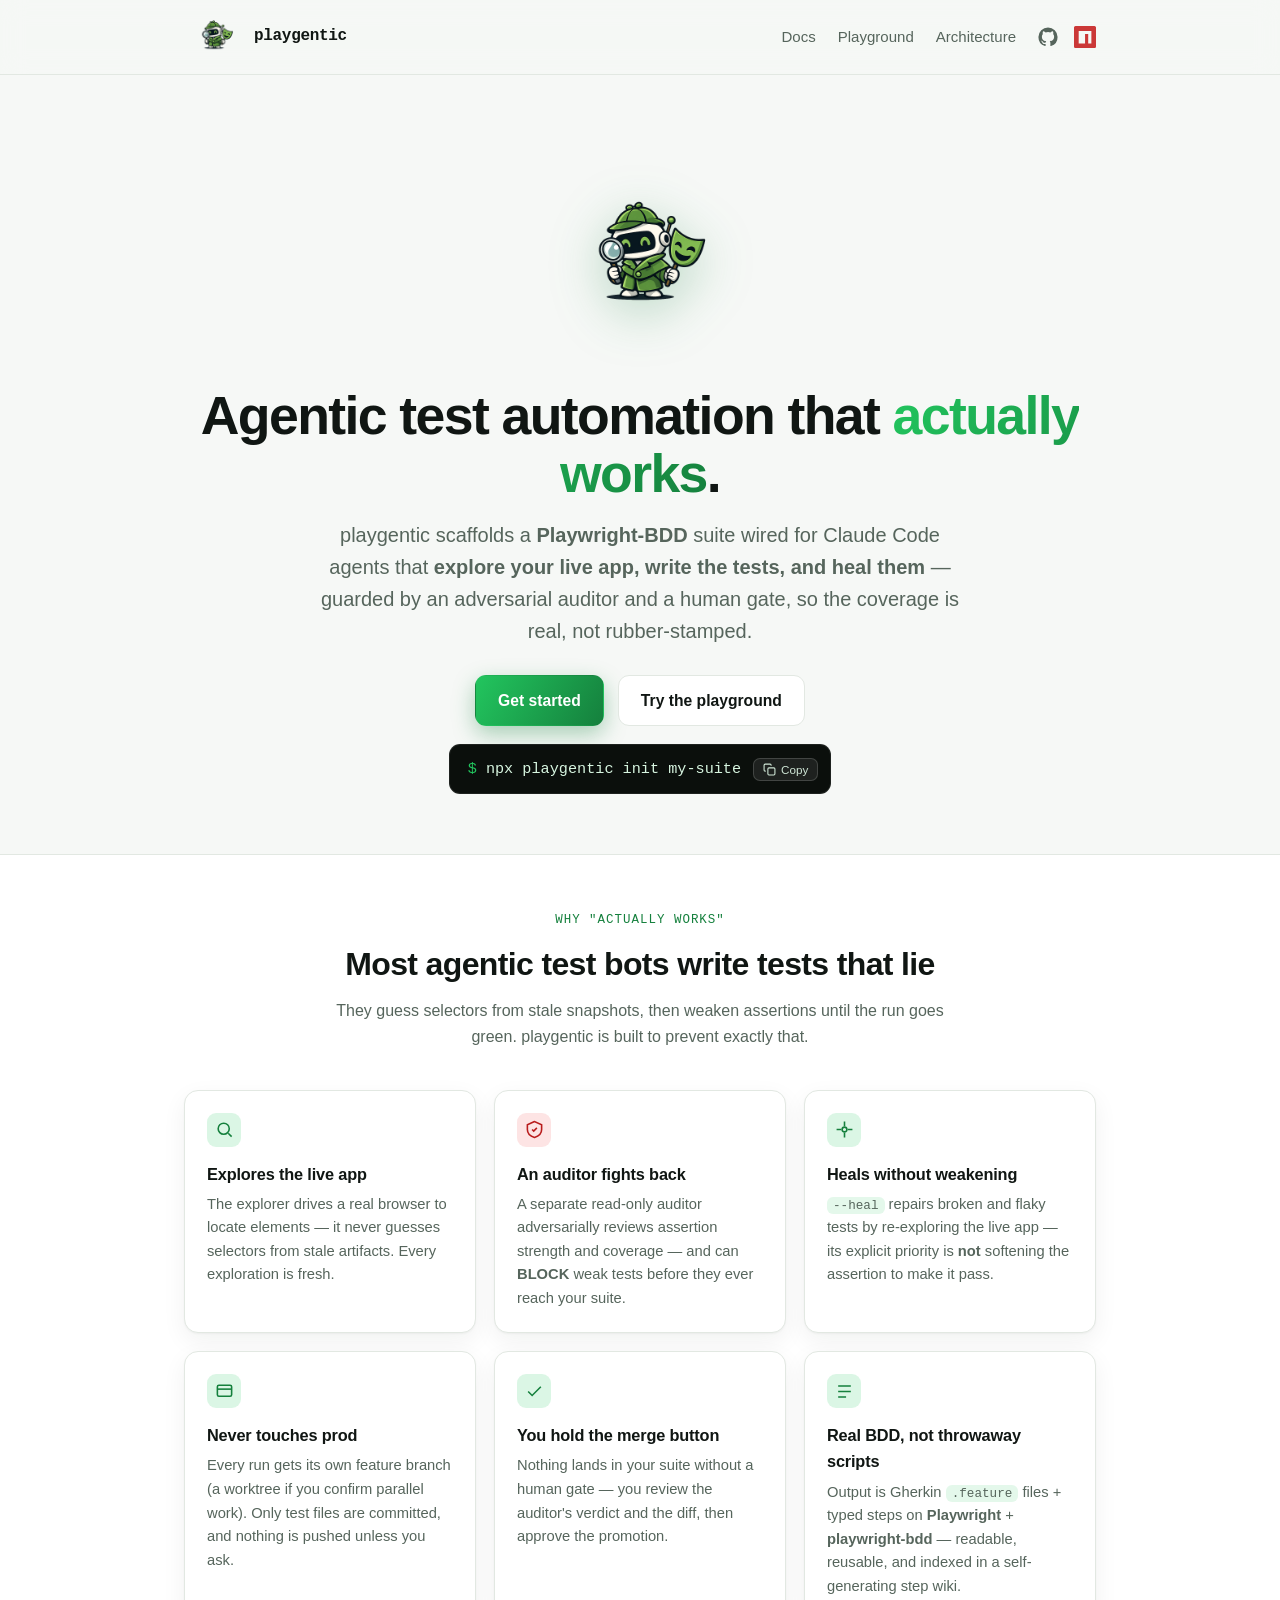
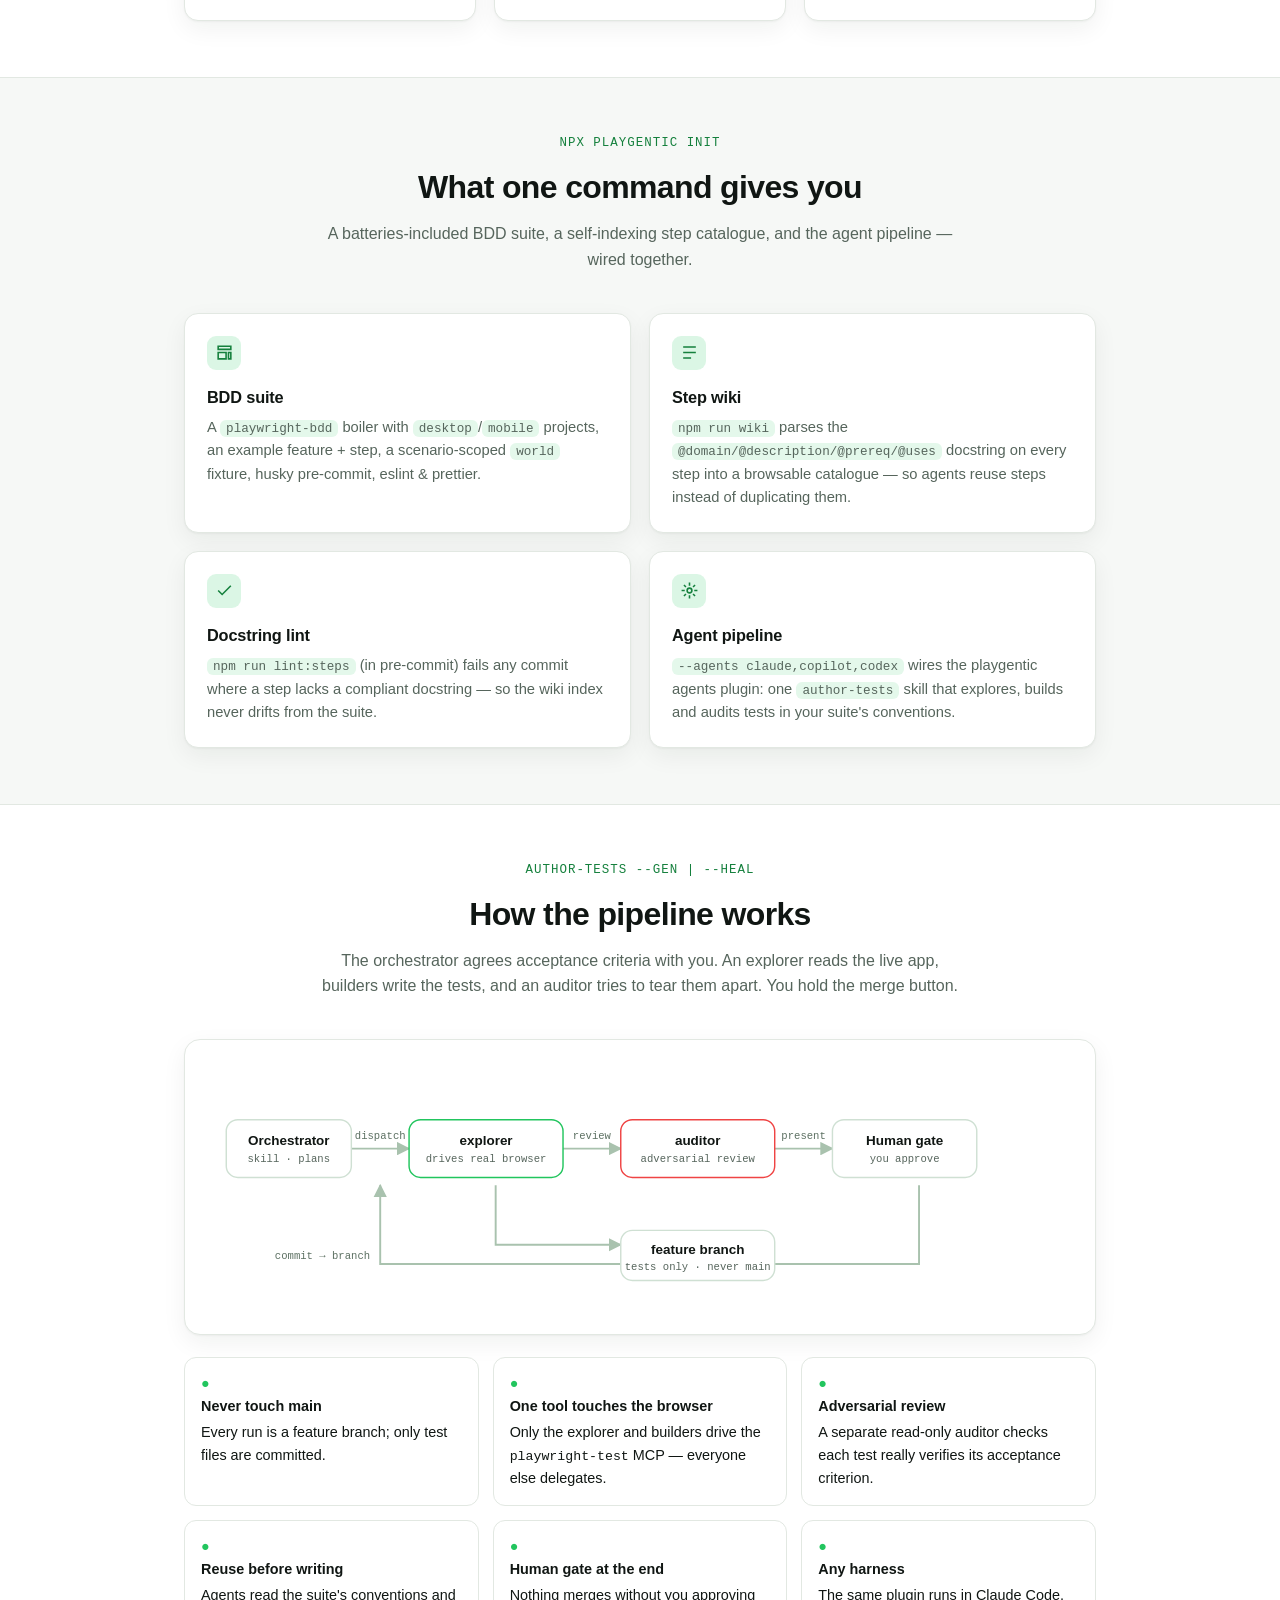
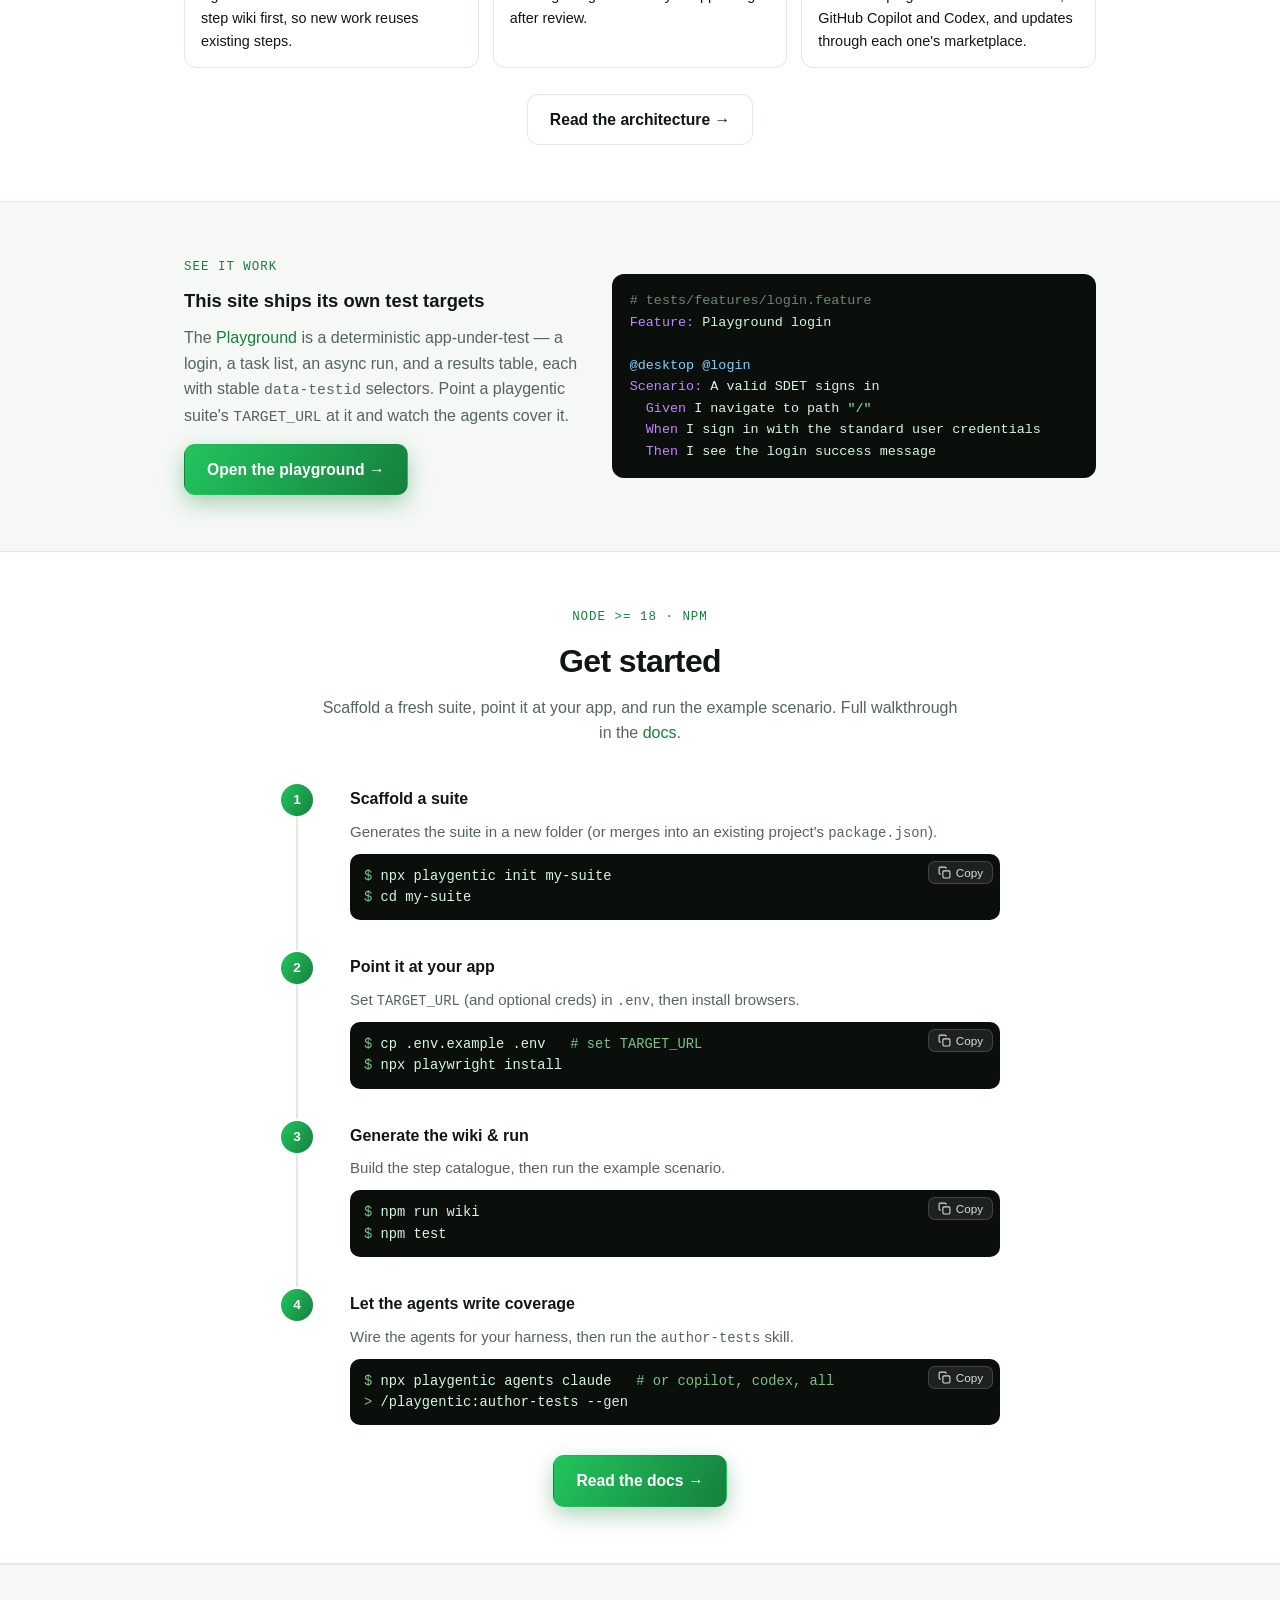
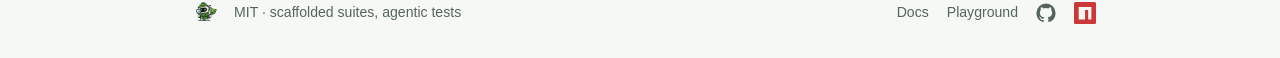
==== index.html @ 4e8ddd74 "docs: initial site, moved out of the playgentic scaffold repo Landing page, docs pages and the playg" ====
<!doctype html>
<html lang="en">
  <head>
    <meta charset="utf-8" />
    <meta name="viewport" content="width=device-width, initial-scale=1" />
    <title>playgentic — agentic test automation that actually works</title>
    <meta
      name="description"
      content="playgentic scaffolds a Playwright-BDD suite wired for Claude Code agents that explore your live app, write tests, and heal them — guarded by an adversarial auditor and a human gate. Agentic test automation that actually works."
    />
    <meta name="theme-color" content="#15803d" />

    <!-- Open Graph / Twitter -->
    <meta property="og:type" content="website" />
    <meta property="og:title" content="playgentic — agentic test automation that actually works" />
    <meta
      property="og:description"
      content="Claude Code agents that write and heal your Playwright-BDD tests — explore the live app, review adversarially, promote only on your approval."
    />
    <meta name="twitter:card" content="summary" />

    <link rel="icon" href="assets/icon.png" />
    <link rel="stylesheet" href="assets/site.css" />
  </head>
  <body>
    <!-- ============ NAV ============ -->
    <header class="nav">
      <div class="wrap nav-inner">
        <a class="brand" href="./" aria-label="playgentic home">
          <img class="brand-mark" src="assets/icon.png" alt="" />
          <span>playgentic</span>
        </a>

        <nav class="nav-links" id="menu">
          <a href="docs/">Docs</a>
          <a href="playground/">Playground</a>
          <a href="docs/agent-pipeline.html">Architecture</a>
          <span class="nav-icons">
            <a href="https://github.com/BlaiseMoses01/playgentic" aria-label="GitHub" target="_blank" rel="noopener">
              <svg class="ico-gh" viewBox="0 0 24 24" fill="currentColor" aria-hidden="true">
                <path
                  d="M12 .5A11.5 11.5 0 0 0 .5 12a11.5 11.5 0 0 0 7.86 10.92c.575.106.785-.25.785-.556 0-.274-.01-1-.015-1.965-3.196.695-3.87-1.54-3.87-1.54-.523-1.33-1.278-1.683-1.278-1.683-1.045-.714.08-.7.08-.7 1.155.082 1.763 1.186 1.763 1.186 1.027 1.76 2.695 1.252 3.35.957.104-.744.402-1.252.732-1.54-2.552-.29-5.236-1.276-5.236-5.68 0-1.255.448-2.28 1.183-3.084-.119-.29-.513-1.46.112-3.043 0 0 .965-.31 3.163 1.178a11 11 0 0 1 5.762 0c2.196-1.488 3.16-1.178 3.16-1.178.626 1.583.232 2.753.114 3.043.737.804 1.18 1.83 1.18 3.084 0 4.415-2.688 5.386-5.25 5.67.413.357.78 1.06.78 2.137 0 1.543-.014 2.787-.014 3.166 0 .308.207.667.79.554A11.5 11.5 0 0 0 23.5 12 11.5 11.5 0 0 0 12 .5Z"
                />
              </svg>
            </a>
            <a href="https://www.npmjs.com/package/playgentic" aria-label="playgentic on npm" target="_blank" rel="noopener">
              <svg class="ico-npm" viewBox="0 0 24 24" fill="#CB3837" aria-hidden="true">
                <path
                  d="M1.763 0C.786 0 0 .786 0 1.763v20.474C0 23.214.786 24 1.763 24h20.474c.977 0 1.763-.786 1.763-1.763V1.763C24 .786 23.214 0 22.237 0zM5.13 5.323l13.837.019-.009 13.836h-3.464l.01-10.382h-3.456L12.08 19.17H5.113z"
                />
              </svg>
            </a>
          </span>
        </nav>

        <button class="nav-toggle" aria-label="Menu" aria-expanded="false">
          <svg viewBox="0 0 24 24" fill="none" stroke="currentColor" stroke-width="2" stroke-linecap="round">
            <path d="M3 6h18M3 12h18M3 18h18" />
          </svg>
        </button>
      </div>
    </header>

    <!-- ============ HERO ============ -->
    <div class="hero">
      <div class="wrap">
        <img class="mark" src="assets/icon.png" alt="playgentic mascot — a detective robot with a magnifying glass and a theatre mask" />
        <h1>Agentic test automation that <span class="grad">actually works</span>.</h1>
        <p class="sub">
          playgentic scaffolds a <b>Playwright-BDD</b> suite wired for Claude Code agents that
          <b>explore your live app, write the tests, and heal them</b> — guarded by an adversarial
          auditor and a human gate, so the coverage is real, not rubber-stamped.
        </p>
        <div class="cta-row">
          <a class="btn btn-primary" href="docs/">Get started</a>
          <a class="btn btn-ghost" href="playground/">Try the playground</a>
        </div>
        <div class="cta-row" style="margin-top: 18px">
          <div class="cmd-pill">
            <span><span class="prompt">$</span> npx playgentic init my-suite</span>
            <button
              class="copy-btn"
              data-copy="npx playgentic init my-suite"
              aria-label="Copy install command"
              style="position: static"
            >
              <svg viewBox="0 0 24 24" fill="none" stroke="currentColor" stroke-width="2" aria-hidden="true">
                <rect x="9" y="9" width="13" height="13" rx="2" />
                <path d="M5 15H4a2 2 0 0 1-2-2V4a2 2 0 0 1 2-2h9a2 2 0 0 1 2 2v1" />
              </svg>
              <span class="copy-label">Copy</span>
            </button>
          </div>
        </div>
      </div>
    </div>

    <!-- ============ WHY IT ACTUALLY WORKS ============ -->
    <section class="alt" id="why">
      <div class="wrap">
        <div class="sec-head">
          <div class="kicker">why "actually works"</div>
          <h2>Most agentic test bots write tests that lie</h2>
          <p>They guess selectors from stale snapshots, then weaken assertions until the run goes green. playgentic is built to prevent exactly that.</p>
        </div>
        <div class="grid cols-3">
          <div class="card">
            <div class="ic">
              <svg viewBox="0 0 24 24" fill="none" stroke="currentColor" stroke-width="2" aria-hidden="true">
                <circle cx="11" cy="11" r="7" />
                <path d="m21 21-4.3-4.3" />
              </svg>
            </div>
            <h3>Explores the live app</h3>
            <p>The explorer drives a real browser to locate elements — it never guesses selectors from stale artifacts. Every exploration is fresh.</p>
          </div>
          <div class="card">
            <div class="ic fail">
              <svg viewBox="0 0 24 24" fill="none" stroke="currentColor" stroke-width="2" aria-hidden="true">
                <path d="M12 2 3 6v6c0 5 3.8 8.5 9 10 5.2-1.5 9-5 9-10V6z" />
                <path d="M9 12l2 2 4-4" />
              </svg>
            </div>
            <h3>An auditor fights back</h3>
            <p>A separate read-only auditor adversarially reviews assertion strength and coverage — and can <b>BLOCK</b> weak tests before they ever reach your suite.</p>
          </div>
          <div class="card">
            <div class="ic">
              <svg viewBox="0 0 24 24" fill="none" stroke="currentColor" stroke-width="2" aria-hidden="true">
                <path d="M12 2v6m0 8v6M2 12h6m8 0h6" />
                <circle cx="12" cy="12" r="3" />
              </svg>
            </div>
            <h3>Heals without weakening</h3>
            <p><code>--heal</code> repairs broken and flaky tests by re-exploring the live app — its explicit priority is <b>not</b> softening the assertion to make it pass.</p>
          </div>
          <div class="card">
            <div class="ic">
              <svg viewBox="0 0 24 24" fill="none" stroke="currentColor" stroke-width="2" aria-hidden="true">
                <rect x="3" y="4" width="18" height="14" rx="2" />
                <path d="M3 9h18" />
              </svg>
            </div>
            <h3>Never touches prod</h3>
            <p>Every run gets its own feature branch (a worktree if you confirm parallel work). Only test files are committed, and nothing is pushed unless you ask.</p>
          </div>
          <div class="card">
            <div class="ic">
              <svg viewBox="0 0 24 24" fill="none" stroke="currentColor" stroke-width="2" aria-hidden="true">
                <path d="M20 6 9 17l-5-5" />
              </svg>
            </div>
            <h3>You hold the merge button</h3>
            <p>Nothing lands in your suite without a human gate — you review the auditor's verdict and the diff, then approve the promotion.</p>
          </div>
          <div class="card">
            <div class="ic">
              <svg viewBox="0 0 24 24" fill="none" stroke="currentColor" stroke-width="2" aria-hidden="true">
                <path d="M4 5h16M4 12h16M4 19h10" />
              </svg>
            </div>
            <h3>Real BDD, not throwaway scripts</h3>
            <p>Output is Gherkin <code>.feature</code> files + typed steps on <b>Playwright</b> + <b>playwright-bdd</b> — readable, reusable, and indexed in a self-generating step wiki.</p>
          </div>
        </div>
      </div>
    </section>

    <!-- ============ WHAT YOU GET ============ -->
    <section id="features">
      <div class="wrap">
        <div class="sec-head">
          <div class="kicker">npx playgentic init</div>
          <h2>What one command gives you</h2>
          <p>A batteries-included BDD suite, a self-indexing step catalogue, and the agent pipeline — wired together.</p>
        </div>
        <div class="grid">
          <div class="card">
            <div class="ic">
              <svg viewBox="0 0 24 24" fill="none" stroke="currentColor" stroke-width="2" aria-hidden="true">
                <path d="M4 4h16v4H4zM4 12h10v8H4zM17 12h3v8h-3z" />
              </svg>
            </div>
            <h3>BDD suite</h3>
            <p>
              A <code>playwright-bdd</code> boiler with <code>desktop</code>/<code>mobile</code> projects, an
              example feature + step, a scenario-scoped <code>world</code> fixture, husky pre-commit, eslint &amp; prettier.
            </p>
          </div>
          <div class="card">
            <div class="ic">
              <svg viewBox="0 0 24 24" fill="none" stroke="currentColor" stroke-width="2" aria-hidden="true">
                <path d="M4 5h16M4 12h16M4 19h10" />
              </svg>
            </div>
            <h3>Step wiki</h3>
            <p>
              <code>npm run wiki</code> parses the <code>@domain/@description/@prereq/@uses</code> docstring on
              every step into a browsable catalogue — so agents reuse steps instead of duplicating them.
            </p>
          </div>
          <div class="card">
            <div class="ic">
              <svg viewBox="0 0 24 24" fill="none" stroke="currentColor" stroke-width="2" aria-hidden="true">
                <path d="M20 6 9 17l-5-5" />
              </svg>
            </div>
            <h3>Docstring lint</h3>
            <p>
              <code>npm run lint:steps</code> (in pre-commit) fails any commit where a step lacks a compliant
              docstring — so the wiki index never drifts from the suite.
            </p>
          </div>
          <div class="card">
            <div class="ic">
              <svg viewBox="0 0 24 24" fill="none" stroke="currentColor" stroke-width="2" aria-hidden="true">
                <circle cx="12" cy="12" r="3" />
                <path d="M12 2v4M12 18v4M2 12h4M18 12h4M5 5l2.5 2.5M16.5 16.5 19 19M19 5l-2.5 2.5M7.5 16.5 5 19" />
              </svg>
            </div>
            <h3>Agent pipeline</h3>
            <p>
              <code>--agents claude,copilot,codex</code> wires the playgentic agents plugin: one <code>author-tests</code>
              skill that explores, builds and audits tests in your suite's conventions.
            </p>
          </div>
        </div>
      </div>
    </section>

    <!-- ============ HIGH-LEVEL AGENT DESIGN ============ -->
    <section class="alt" id="pipeline">
      <div class="wrap">
        <div class="sec-head">
          <div class="kicker">author-tests --gen | --heal</div>
          <h2>How the pipeline works</h2>
          <p>The orchestrator agrees acceptance criteria with you. An explorer reads the live app, builders write the tests, and an auditor tries to tear them apart. You hold the merge button.</p>
        </div>

        <div class="diagram-card">
          <svg viewBox="0 0 900 260" role="img" aria-label="playgentic agent pipeline: orchestrator to explorer to auditor to human gate to promoted tests">
            <defs>
              <marker id="arrow" viewBox="0 0 10 10" refX="9" refY="5" markerWidth="7" markerHeight="7" orient="auto-start-reverse">
                <path d="M0 0 L10 5 L0 10 z" />
              </marker>
            </defs>

            <path class="arch-edge" marker-end="url(#arrow)" d="M150 90 H210" />
            <path class="arch-edge" marker-end="url(#arrow)" d="M370 90 H430" />
            <path class="arch-edge" marker-end="url(#arrow)" d="M590 90 H650" />
            <path class="arch-edge" marker-end="url(#arrow)" d="M300 128 V190 H430" />
            <path class="arch-edge" marker-end="url(#arrow)" d="M740 128 V210 H180 V128" />

            <g>
              <rect class="arch-node" x="20" y="60" width="130" height="60" rx="12" />
              <text class="arch-lbl" x="85" y="86" text-anchor="middle">Orchestrator</text>
              <text class="arch-sub" x="85" y="104" text-anchor="middle">skill · plans</text>
            </g>
            <g>
              <rect class="arch-node pass" x="210" y="60" width="160" height="60" rx="12" />
              <text class="arch-lbl" x="290" y="86" text-anchor="middle">explorer</text>
              <text class="arch-sub" x="290" y="104" text-anchor="middle">drives real browser</text>
            </g>
            <g>
              <rect class="arch-node fail" x="430" y="60" width="160" height="60" rx="12" />
              <text class="arch-lbl" x="510" y="86" text-anchor="middle">auditor</text>
              <text class="arch-sub" x="510" y="104" text-anchor="middle">adversarial review</text>
            </g>
            <g>
              <rect class="arch-node" x="650" y="60" width="150" height="60" rx="12" />
              <text class="arch-lbl" x="725" y="86" text-anchor="middle">Human gate</text>
              <text class="arch-sub" x="725" y="104" text-anchor="middle">you approve</text>
            </g>
            <g>
              <rect class="arch-node" x="430" y="175" width="160" height="52" rx="12" />
              <text class="arch-lbl" x="510" y="200" text-anchor="middle">feature branch</text>
              <text class="arch-sub" x="510" y="216" text-anchor="middle">tests only · never main</text>
            </g>

            <text class="arch-elabel" x="180" y="80" text-anchor="middle">dispatch</text>
            <text class="arch-elabel" x="400" y="80" text-anchor="middle">review</text>
            <text class="arch-elabel" x="620" y="80" text-anchor="middle">present</text>
            <text class="arch-elabel" x="120" y="205" text-anchor="middle">commit → branch</text>
          </svg>
        </div>

        <div class="principles">
          <div class="principle"><span class="dot">●</span> <b>Never touch main</b> Every run is a feature branch; only test files are committed.</div>
          <div class="principle"><span class="dot">●</span> <b>One tool touches the browser</b> Only the explorer and builders drive the <code>playwright-test</code> MCP — everyone else delegates.</div>
          <div class="principle"><span class="dot">●</span> <b>Adversarial review</b> A separate read-only auditor checks each test really verifies its acceptance criterion.</div>
          <div class="principle"><span class="dot">●</span> <b>Reuse before writing</b> Agents read the suite's conventions and step wiki first, so new work reuses existing steps.</div>
          <div class="principle"><span class="dot">●</span> <b>Human gate at the end</b> Nothing merges without you approving after review.</div>
          <div class="principle"><span class="dot">●</span> <b>Any harness</b> The same plugin runs in Claude Code, GitHub Copilot and Codex, and updates through each one's marketplace.</div>
        </div>

        <div style="text-align: center; margin-top: 26px">
          <a class="btn btn-ghost" href="docs/agent-pipeline.html">Read the architecture →</a>
        </div>
      </div>
    </section>

    <!-- ============ TEST TARGET / PLAYGROUND TEASER ============ -->
    <section id="target">
      <div class="wrap">
        <div class="example-split">
          <div>
            <div class="kicker">see it work</div>
            <h3>This site ships its own test targets</h3>
            <p>
              The <a href="playground/">Playground</a> is a deterministic app-under-test — a login, a task list,
              an async run, and a results table, each with stable <code class="mono">data-testid</code> selectors.
              Point a playgentic suite's <code>TARGET_URL</code> at it and watch the agents cover it.
            </p>
            <a class="btn btn-primary" href="playground/">Open the playground →</a>
          </div>
          <div>
            <pre class="code"><span class="cm"># tests/features/login.feature</span>
<span class="kw">Feature:</span> Playground login

<span class="tag">@desktop @login</span>
<span class="kw">Scenario:</span> A valid SDET signs in
  <span class="kw">Given</span> I navigate to path <span class="str">"/"</span>
  <span class="kw">When</span> I sign in with the standard user credentials
  <span class="kw">Then</span> I see the login success message</pre>
          </div>
        </div>
      </div>
    </section>

    <!-- ============ GET STARTED ============ -->
    <section class="alt" id="install">
      <div class="wrap">
        <div class="sec-head">
          <div class="kicker">node &gt;= 18 · npm</div>
          <h2>Get started</h2>
          <p>Scaffold a fresh suite, point it at your app, and run the example scenario. Full walkthrough in the <a href="docs/">docs</a>.</p>
        </div>

        <ol class="steps">
          <li>
            <h3>Scaffold a suite</h3>
            <p>Generates the suite in a new folder (or merges into an existing project's <code>package.json</code>).</p>
            <div class="cmd-block">
              <pre class="cmd"><span class="c">$</span> npx playgentic init my-suite
<span class="c">$</span> cd my-suite</pre>
              <button class="copy-btn" data-copy="npx playgentic init my-suite&#10;cd my-suite" aria-label="Copy">
                <svg viewBox="0 0 24 24" fill="none" stroke="currentColor" stroke-width="2" aria-hidden="true">
                  <rect x="9" y="9" width="13" height="13" rx="2" />
                  <path d="M5 15H4a2 2 0 0 1-2-2V4a2 2 0 0 1 2-2h9a2 2 0 0 1 2 2v1" />
                </svg>
                <span class="copy-label">Copy</span>
              </button>
            </div>
          </li>
          <li>
            <h3>Point it at your app</h3>
            <p>Set <code>TARGET_URL</code> (and optional creds) in <code>.env</code>, then install browsers.</p>
            <div class="cmd-block">
              <pre class="cmd"><span class="c">$</span> cp .env.example .env   <span class="c"># set TARGET_URL</span>
<span class="c">$</span> npx playwright install</pre>
              <button class="copy-btn" data-copy="cp .env.example .env&#10;npx playwright install" aria-label="Copy">
                <svg viewBox="0 0 24 24" fill="none" stroke="currentColor" stroke-width="2" aria-hidden="true">
                  <rect x="9" y="9" width="13" height="13" rx="2" />
                  <path d="M5 15H4a2 2 0 0 1-2-2V4a2 2 0 0 1 2-2h9a2 2 0 0 1 2 2v1" />
                </svg>
                <span class="copy-label">Copy</span>
              </button>
            </div>
          </li>
          <li>
            <h3>Generate the wiki &amp; run</h3>
            <p>Build the step catalogue, then run the example scenario.</p>
            <div class="cmd-block">
              <pre class="cmd"><span class="c">$</span> npm run wiki
<span class="c">$</span> npm test</pre>
              <button class="copy-btn" data-copy="npm run wiki&#10;npm test" aria-label="Copy">
                <svg viewBox="0 0 24 24" fill="none" stroke="currentColor" stroke-width="2" aria-hidden="true">
                  <rect x="9" y="9" width="13" height="13" rx="2" />
                  <path d="M5 15H4a2 2 0 0 1-2-2V4a2 2 0 0 1 2-2h9a2 2 0 0 1 2 2v1" />
                </svg>
                <span class="copy-label">Copy</span>
              </button>
            </div>
          </li>
          <li>
            <h3>Let the agents write coverage</h3>
            <p>Wire the agents for your harness, then run the <code>author-tests</code> skill.</p>
            <div class="cmd-block">
              <pre class="cmd"><span class="c">$</span> npx playgentic agents claude   <span class="c"># or copilot, codex, all</span>
<span class="c">&gt;</span> /playgentic:author-tests --gen</pre>
              <button class="copy-btn" data-copy="npx playgentic agents claude" aria-label="Copy">
                <svg viewBox="0 0 24 24" fill="none" stroke="currentColor" stroke-width="2" aria-hidden="true">
                  <rect x="9" y="9" width="13" height="13" rx="2" />
                  <path d="M5 15H4a2 2 0 0 1-2-2V4a2 2 0 0 1 2-2h9a2 2 0 0 1 2 2v1" />
                </svg>
                <span class="copy-label">Copy</span>
              </button>
            </div>
          </li>
        </ol>

        <div style="text-align: center; margin-top: 30px">
          <a class="btn btn-primary" href="docs/">Read the docs →</a>
        </div>
      </div>
    </section>

    <!-- ============ FOOTER ============ -->
    <footer>
      <div class="wrap footer-inner">
        <span class="footer-brand">
          <img src="assets/icon.png" alt="" />
          <span>MIT · scaffolded suites, agentic tests</span>
        </span>
        <span class="footer-links">
          <a href="docs/">Docs</a>
          <a href="playground/">Playground</a>
          <a href="https://github.com/BlaiseMoses01/playgentic" target="_blank" rel="noopener" aria-label="GitHub">
            <svg class="ico-gh" viewBox="0 0 24 24" fill="currentColor" aria-hidden="true">
              <path d="M12 .5A11.5 11.5 0 0 0 .5 12a11.5 11.5 0 0 0 7.86 10.92c.575.106.785-.25.785-.556 0-.274-.01-1-.015-1.965-3.196.695-3.87-1.54-3.87-1.54-.523-1.33-1.278-1.683-1.278-1.683-1.045-.714.08-.7.08-.7 1.155.082 1.763 1.186 1.763 1.186 1.027 1.76 2.695 1.252 3.35.957.104-.744.402-1.252.732-1.54-2.552-.29-5.236-1.276-5.236-5.68 0-1.255.448-2.28 1.183-3.084-.119-.29-.513-1.46.112-3.043 0 0 .965-.31 3.163 1.178a11 11 0 0 1 5.762 0c2.196-1.488 3.16-1.178 3.16-1.178.626 1.583.232 2.753.114 3.043.737.804 1.18 1.83 1.18 3.084 0 4.415-2.688 5.386-5.25 5.67.413.357.78 1.06.78 2.137 0 1.543-.014 2.787-.014 3.166 0 .308.207.667.79.554A11.5 11.5 0 0 0 23.5 12 11.5 11.5 0 0 0 12 .5Z" />
            </svg>
          </a>
          <a href="https://www.npmjs.com/package/playgentic" target="_blank" rel="noopener" aria-label="npm">
            <svg class="ico-npm" viewBox="0 0 24 24" fill="#CB3837" aria-hidden="true">
              <path d="M1.763 0C.786 0 0 .786 0 1.763v20.474C0 23.214.786 24 1.763 24h20.474c.977 0 1.763-.786 1.763-1.763V1.763C24 .786 23.214 0 22.237 0zM5.13 5.323l13.837.019-.009 13.836h-3.464l.01-10.382h-3.456L12.08 19.17H5.113z" />
            </svg>
          </a>
        </span>
      </div>
    </footer>

    <script src="assets/site.js"></script>
  </body>
</html>
---- assets/site.css ----
/* playgentic — shared design system (pass/fail terminal theme).
   Used by the landing page, the playground, and the wiki docs. Hand-written,
   zero-build, theme-aware (light/dark via prefers-color-scheme). */

:root {
  --pass: #22c55e;
  --pass-deep: #15803d;
  --pass-ink: #15803d;
  --fail: #ef4444;
  --fail-deep: #b91c1c;

  --bg: #f6f8f6;
  --bg-elev: #ffffff;
  --surface: #ffffff;
  --border: #e2e8e2;
  --text: #101613;
  --text-muted: #56655c;
  --code-bg: #0b0f0c;
  --code-text: #d7f5e0;
  --shadow: 0 1px 2px rgba(12, 30, 18, 0.04), 0 8px 24px rgba(12, 30, 18, 0.06);
  --radius: 14px;

  /* diagram */
  --arch-stroke: #cfe0d3;
  --arch-edge: #a9c2ae;
  --arch-elabel: #5c7062;
}

@media (prefers-color-scheme: dark) {
  :root {
    --bg: #0a0d0b;
    --bg-elev: #0f1512;
    --surface: #121a15;
    --border: #22302a;
    --text: #e8f2ea;
    --text-muted: #91a698;
    --code-bg: #070a08;
    --code-text: #d7f5e0;
    --shadow: 0 1px 2px rgba(0, 0, 0, 0.4), 0 12px 32px rgba(0, 0, 0, 0.4);

    --arch-stroke: #2b3d33;
    --arch-edge: #3a5044;
    --arch-elabel: #8ca596;
  }
}

* {
  box-sizing: border-box;
}

html {
  scroll-behavior: smooth;
}

body {
  margin: 0;
  font-family:
    -apple-system, BlinkMacSystemFont, 'Segoe UI', Roboto, Helvetica, Arial, sans-serif,
    'Apple Color Emoji', 'Segoe UI Emoji';
  background: var(--bg);
  color: var(--text);
  line-height: 1.6;
  -webkit-font-smoothing: antialiased;
}

.wrap {
  max-width: 960px;
  margin: 0 auto;
  padding: 0 24px;
}

a {
  color: var(--pass-ink);
  text-decoration: none;
}
a:hover {
  text-decoration: underline;
}
@media (prefers-color-scheme: dark) {
  a {
    color: var(--pass);
  }
}

code,
pre {
  font-family:
    ui-monospace, 'SF Mono', 'Cascadia Code', 'JetBrains Mono', Menlo, Consolas, monospace;
  font-size: 0.92em;
}

.mono {
  font-family:
    ui-monospace, 'SF Mono', 'Cascadia Code', 'JetBrains Mono', Menlo, Consolas, monospace;
}

/* ---------- Top nav ---------- */
header.nav {
  position: sticky;
  top: 0;
  z-index: 20;
  backdrop-filter: saturate(180%) blur(12px);
  background: color-mix(in srgb, var(--bg) 82%, transparent);
  border-bottom: 1px solid var(--border);
}
.nav-inner {
  display: flex;
  align-items: center;
  justify-content: space-between;
  height: 74px;
}
.brand {
  display: flex;
  align-items: center;
  gap: 10px;
  font-weight: 700;
  font-family:
    ui-monospace, 'SF Mono', 'Cascadia Code', 'JetBrains Mono', Menlo, Consolas, monospace;
  color: var(--text);
  letter-spacing: -0.02em;
}
.brand:hover {
  text-decoration: none;
}
.brand-mark {
  width: 60px;
  height: 60px;
  border-radius: 12px;
  display: block;
}
.nav-links {
  display: flex;
  align-items: center;
  gap: 22px;
  font-size: 0.94rem;
}
.nav-links a {
  color: var(--text-muted);
}
.nav-links a:hover {
  color: var(--text);
  text-decoration: none;
}
.nav-links a.active {
  color: var(--text);
  font-weight: 600;
}
.nav-icons {
  display: inline-flex;
  align-items: center;
  gap: 16px;
}
.nav-icons a {
  display: inline-flex;
  align-items: center;
  color: var(--text-muted);
}
.nav-icons a:hover {
  color: var(--text);
}
.nav-icons svg {
  display: block;
  width: auto;
}
.ico-gh {
  height: 20px;
}
.ico-npm {
  height: 22px;
}
.nav-toggle {
  display: none;
  width: 40px;
  height: 40px;
  border: 1px solid var(--border);
  border-radius: 10px;
  background: var(--surface);
  color: var(--text);
  cursor: pointer;
  place-items: center;
}
.nav-toggle svg {
  width: 20px;
  height: 20px;
}
@media (max-width: 720px) {
  .nav-toggle {
    display: grid;
  }
  .nav-links {
    position: absolute;
    top: 74px;
    right: 16px;
    left: 16px;
    flex-direction: column;
    align-items: stretch;
    gap: 4px;
    padding: 8px;
    background: var(--bg-elev);
    border: 1px solid var(--border);
    border-radius: 12px;
    box-shadow: var(--shadow);
    display: none;
  }
  .nav-links.open {
    display: flex;
  }
  .nav-links a {
    padding: 10px 12px;
    border-radius: 8px;
  }
  .nav-links a:hover {
    background: var(--surface);
  }
  .nav-icons {
    display: flex;
    justify-content: center;
    gap: 22px;
    margin-top: 6px;
    padding-top: 12px;
    border-top: 1px solid var(--border);
  }
}

/* ---------- Hero ---------- */
.hero {
  text-align: center;
  padding: 80px 0 60px;
}
.hero .mark {
  width: 208px;
  height: 208px;
  margin: 0 auto 24px;
  display: block;
  border-radius: 36px;
  filter: drop-shadow(0 12px 26px rgba(21, 128, 61, 0.28));
}
.hero h1 {
  font-size: clamp(2.1rem, 5.5vw, 3.35rem);
  line-height: 1.08;
  letter-spacing: -0.03em;
  margin: 0 0 16px;
  font-weight: 800;
}
.grad {
  background: linear-gradient(120deg, var(--pass) 0%, var(--pass-deep) 100%);
  -webkit-background-clip: text;
  background-clip: text;
  color: transparent;
}
.hero p.sub {
  font-size: clamp(1.05rem, 2.2vw, 1.25rem);
  color: var(--text-muted);
  max-width: 660px;
  margin: 0 auto 28px;
}

.cta-row {
  display: flex;
  gap: 14px;
  justify-content: center;
  align-items: center;
  flex-wrap: wrap;
}
.btn {
  display: inline-flex;
  align-items: center;
  gap: 8px;
  padding: 12px 22px;
  border-radius: 11px;
  font-weight: 600;
  font-size: 0.98rem;
  border: 1px solid transparent;
  cursor: pointer;
  transition:
    transform 0.06s ease,
    box-shadow 0.2s ease,
    border-color 0.2s ease;
}
.btn:hover {
  text-decoration: none;
}
.btn-primary {
  background: linear-gradient(120deg, var(--pass) 0%, var(--pass-deep) 100%);
  color: #fff;
  box-shadow: 0 8px 22px rgba(21, 128, 61, 0.35);
}
.btn-primary:hover {
  transform: translateY(-1px);
}
.btn-ghost {
  background: var(--surface);
  color: var(--text);
  border-color: var(--border);
}
.btn-ghost:hover {
  border-color: var(--pass);
}

/* command pill (hero / inline) */
.cmd-pill {
  display: inline-flex;
  align-items: center;
  gap: 12px;
  background: var(--code-bg);
  color: var(--code-text);
  border-radius: 11px;
  padding: 12px 12px 12px 18px;
  font-family:
    ui-monospace, 'SF Mono', 'Cascadia Code', 'JetBrains Mono', Menlo, Consolas, monospace;
  font-size: 0.95rem;
  border: 1px solid rgba(255, 255, 255, 0.08);
}
.cmd-pill .prompt {
  color: var(--pass);
}

/* ---------- Sections ---------- */
section {
  padding: 56px 0;
}
section.alt {
  background: var(--bg-elev);
  border-top: 1px solid var(--border);
  border-bottom: 1px solid var(--border);
}
.sec-head {
  text-align: center;
  margin-bottom: 40px;
}
.kicker {
  font-family:
    ui-monospace, 'SF Mono', 'Cascadia Code', 'JetBrains Mono', Menlo, Consolas, monospace;
  font-size: 0.78rem;
  letter-spacing: 0.08em;
  text-transform: uppercase;
  color: var(--pass-ink);
  margin-bottom: 8px;
}
@media (prefers-color-scheme: dark) {
  .kicker {
    color: var(--pass);
  }
}
.sec-head h2 {
  font-size: clamp(1.5rem, 3.5vw, 2rem);
  letter-spacing: -0.02em;
  margin: 0 0 8px;
}
.sec-head p {
  color: var(--text-muted);
  margin: 0 auto;
  max-width: 640px;
}

/* ---------- Card grid ---------- */
.grid {
  display: grid;
  grid-template-columns: repeat(2, 1fr);
  gap: 18px;
}
.grid.cols-3 {
  grid-template-columns: repeat(3, 1fr);
}
@media (max-width: 780px) {
  .grid.cols-3 {
    grid-template-columns: repeat(2, 1fr);
  }
}
@media (max-width: 560px) {
  .grid,
  .grid.cols-3 {
    grid-template-columns: 1fr;
  }
}
.card {
  background: var(--surface);
  border: 1px solid var(--border);
  border-radius: var(--radius);
  padding: 22px;
  box-shadow: var(--shadow);
}
.card .ic {
  width: 34px;
  height: 34px;
  border-radius: 9px;
  display: grid;
  place-items: center;
  margin-bottom: 14px;
  background: color-mix(in srgb, var(--pass) 16%, transparent);
  color: var(--pass-ink);
}
@media (prefers-color-scheme: dark) {
  .card .ic {
    color: var(--pass);
  }
}
.card .ic.fail {
  background: color-mix(in srgb, var(--fail) 14%, transparent);
  color: var(--fail-deep);
}
@media (prefers-color-scheme: dark) {
  .card .ic.fail {
    color: #fca5a5;
  }
}
.card .ic svg {
  width: 19px;
  height: 19px;
}
.card h3 {
  margin: 0 0 6px;
  font-size: 1.02rem;
  letter-spacing: -0.01em;
}
.card p {
  margin: 0;
  color: var(--text-muted);
  font-size: 0.92rem;
}
.card code {
  background: color-mix(in srgb, var(--pass) 12%, transparent);
  padding: 1px 6px;
  border-radius: 6px;
  font-size: 0.86em;
}

/* ---------- Pipeline diagram ---------- */
.diagram-card {
  background: var(--surface);
  border: 1px solid var(--border);
  border-radius: 16px;
  box-shadow: var(--shadow);
  padding: 22px;
  overflow-x: auto;
  margin-bottom: 22px;
}
.diagram-card svg {
  display: block;
  width: 100%;
  min-width: 640px;
  height: auto;
}
.arch-node {
  fill: var(--surface);
  stroke: var(--arch-stroke);
  stroke-width: 1.5;
}
.arch-node.pass {
  stroke: var(--pass);
}
.arch-node.fail {
  stroke: var(--fail);
}
.arch-lbl {
  fill: var(--text);
  font:
    600 14px -apple-system,
    BlinkMacSystemFont,
    'Segoe UI',
    Roboto,
    sans-serif;
}
.arch-sub {
  fill: var(--text-muted);
  font:
    500 11px ui-monospace,
    Menlo,
    monospace;
}
.arch-edge {
  stroke: var(--arch-edge);
  stroke-width: 2;
  fill: none;
}
.arch-elabel {
  fill: var(--arch-elabel);
  font:
    500 11px ui-monospace,
    Menlo,
    monospace;
}
.diagram-card marker path {
  fill: var(--arch-edge);
}

/* principle chips */
.principles {
  display: grid;
  grid-template-columns: repeat(3, 1fr);
  gap: 14px;
}
@media (max-width: 700px) {
  .principles {
    grid-template-columns: 1fr;
  }
}
.principle {
  border: 1px solid var(--border);
  border-radius: 12px;
  padding: 14px 16px;
  background: var(--surface);
  font-size: 0.9rem;
}
.principle b {
  display: block;
  margin-bottom: 3px;
}
.principle .dot {
  color: var(--pass);
}

/* ---------- Playground widgets ---------- */
.play-grid {
  display: grid;
  grid-template-columns: repeat(2, 1fr);
  gap: 20px;
}
@media (max-width: 760px) {
  .play-grid {
    grid-template-columns: 1fr;
  }
}
.widget {
  background: var(--surface);
  border: 1px solid var(--border);
  border-radius: var(--radius);
  box-shadow: var(--shadow);
  overflow: hidden;
  display: flex;
  flex-direction: column;
}
.widget-head {
  display: flex;
  align-items: center;
  justify-content: space-between;
  gap: 10px;
  padding: 12px 16px;
  border-bottom: 1px solid var(--border);
  background: var(--bg-elev);
}
.widget-head h3 {
  margin: 0;
  font-size: 0.98rem;
}
.widget-head .tid {
  font-family:
    ui-monospace, 'SF Mono', 'Cascadia Code', 'JetBrains Mono', Menlo, Consolas, monospace;
  font-size: 0.72rem;
  color: var(--text-muted);
}
.widget-body {
  padding: 16px;
  display: flex;
  flex-direction: column;
  gap: 12px;
  flex: 1;
}
.field {
  display: flex;
  flex-direction: column;
  gap: 5px;
}
.field label {
  font-size: 0.8rem;
  color: var(--text-muted);
}
.widget input[type='text'],
.widget input[type='password'] {
  width: 100%;
  padding: 9px 11px;
  border-radius: 9px;
  border: 1px solid var(--border);
  background: var(--bg);
  color: var(--text);
  font-size: 0.92rem;
  font-family: inherit;
}
.widget input:focus {
  outline: 2px solid color-mix(in srgb, var(--pass) 55%, transparent);
  outline-offset: 1px;
  border-color: var(--pass);
}
.btn-sm {
  display: inline-flex;
  align-items: center;
  justify-content: center;
  gap: 6px;
  padding: 8px 14px;
  border-radius: 9px;
  font-weight: 600;
  font-size: 0.88rem;
  border: 1px solid transparent;
  cursor: pointer;
  font-family: inherit;
  background: linear-gradient(120deg, var(--pass) 0%, var(--pass-deep) 100%);
  color: #fff;
}
.btn-sm:hover {
  transform: translateY(-1px);
}
.btn-sm.secondary {
  background: var(--bg);
  color: var(--text);
  border-color: var(--border);
}
.btn-sm[disabled] {
  opacity: 0.6;
  cursor: not-allowed;
  transform: none;
}
.status {
  font-size: 0.86rem;
  padding: 8px 11px;
  border-radius: 9px;
  display: none;
}
.status.show {
  display: block;
}
.status.ok {
  color: var(--pass-deep);
  background: color-mix(in srgb, var(--pass) 14%, transparent);
  border: 1px solid color-mix(in srgb, var(--pass) 40%, transparent);
}
.status.err {
  color: var(--fail-deep);
  background: color-mix(in srgb, var(--fail) 12%, transparent);
  border: 1px solid color-mix(in srgb, var(--fail) 40%, transparent);
}
@media (prefers-color-scheme: dark) {
  .status.ok {
    color: #86efac;
  }
  .status.err {
    color: #fca5a5;
  }
}
.hint {
  font-size: 0.78rem;
  color: var(--text-muted);
}
.hint code {
  background: color-mix(in srgb, var(--pass) 12%, transparent);
  padding: 1px 5px;
  border-radius: 5px;
}

/* task list */
.task-row {
  display: flex;
  gap: 8px;
}
.task-row input {
  flex: 1;
}
ul.tasks {
  list-style: none;
  margin: 0;
  padding: 0;
  display: flex;
  flex-direction: column;
  gap: 6px;
}
ul.tasks li {
  display: flex;
  align-items: center;
  gap: 10px;
  padding: 8px 10px;
  border: 1px solid var(--border);
  border-radius: 9px;
  background: var(--bg);
  font-size: 0.9rem;
}
ul.tasks li.done .label {
  text-decoration: line-through;
  color: var(--text-muted);
}
ul.tasks li .label {
  flex: 1;
}
ul.tasks li input[type='checkbox'] {
  width: 17px;
  height: 17px;
  accent-color: var(--pass);
}
.task-del {
  border: none;
  background: transparent;
  color: var(--text-muted);
  cursor: pointer;
  font-size: 1rem;
  line-height: 1;
  padding: 2px 4px;
}
.task-del:hover {
  color: var(--fail);
}
.filters {
  display: flex;
  gap: 6px;
  align-items: center;
  flex-wrap: wrap;
}
.chip {
  padding: 4px 11px;
  border-radius: 999px;
  border: 1px solid var(--border);
  background: var(--bg);
  color: var(--text-muted);
  font-size: 0.8rem;
  cursor: pointer;
  font-family: inherit;
}
.chip.active {
  background: color-mix(in srgb, var(--pass) 16%, transparent);
  border-color: var(--pass);
  color: var(--pass-deep);
}
@media (prefers-color-scheme: dark) {
  .chip.active {
    color: #86efac;
  }
}
.task-count {
  margin-left: auto;
  font-size: 0.8rem;
  color: var(--text-muted);
  font-family:
    ui-monospace, 'SF Mono', 'Cascadia Code', 'JetBrains Mono', Menlo, Consolas, monospace;
}

/* spinner */
.spinner {
  width: 16px;
  height: 16px;
  border: 2px solid rgba(255, 255, 255, 0.4);
  border-top-color: #fff;
  border-radius: 50%;
  animation: spin 0.7s linear infinite;
  display: inline-block;
}
@keyframes spin {
  to {
    transform: rotate(360deg);
  }
}

/* results table */
.table-wrap {
  overflow-x: auto;
}
table.results {
  width: 100%;
  border-collapse: collapse;
  font-size: 0.86rem;
}
table.results th,
table.results td {
  text-align: left;
  padding: 8px 10px;
  border-bottom: 1px solid var(--border);
}
table.results th {
  color: var(--text-muted);
  font-weight: 600;
  cursor: pointer;
  user-select: none;
  white-space: nowrap;
}
table.results th:hover {
  color: var(--text);
}
table.results th .caret {
  opacity: 0.5;
  font-size: 0.75em;
}
.badge {
  display: inline-block;
  padding: 1px 8px;
  border-radius: 999px;
  font-size: 0.74rem;
  font-weight: 600;
}
.badge.pass {
  color: var(--pass-deep);
  background: color-mix(in srgb, var(--pass) 15%, transparent);
}
.badge.fail {
  color: var(--fail-deep);
  background: color-mix(in srgb, var(--fail) 13%, transparent);
}
@media (prefers-color-scheme: dark) {
  .badge.pass {
    color: #86efac;
  }
  .badge.fail {
    color: #fca5a5;
  }
}

/* ---------- Numbered install steps ---------- */
ol.steps {
  counter-reset: step;
  list-style: none;
  padding: 0;
  margin: 0 auto;
  max-width: 720px;
}
ol.steps > li {
  position: relative;
  padding: 0 0 22px 52px;
  border-left: 2px solid var(--border);
  margin-left: 16px;
}
ol.steps > li:last-child {
  border-left-color: transparent;
  padding-bottom: 0;
}
ol.steps > li::before {
  counter-increment: step;
  content: counter(step);
  position: absolute;
  left: -17px;
  top: -2px;
  width: 32px;
  height: 32px;
  border-radius: 50%;
  display: grid;
  place-items: center;
  font-size: 0.85rem;
  font-weight: 700;
  color: #fff;
  background: linear-gradient(120deg, var(--pass) 0%, var(--pass-deep) 100%);
}
ol.steps h3 {
  margin: 4px 0 8px;
  font-size: 1rem;
}
ol.steps p {
  margin: 0 0 10px;
  color: var(--text-muted);
  font-size: 0.94rem;
}

/* ---------- Code blocks ---------- */
pre.cmd {
  background: var(--code-bg);
  color: var(--code-text);
  border-radius: 10px;
  padding: 12px 14px;
  overflow-x: auto;
  margin: 0 0 8px;
  font-size: 0.86rem;
  line-height: 1.55;
}
pre.cmd .c {
  color: #7fbf8a;
}
pre.code {
  background: var(--code-bg);
  color: var(--code-text);
  border-radius: 12px;
  padding: 16px 18px;
  overflow-x: auto;
  margin: 0;
  font-size: 0.84rem;
  line-height: 1.6;
}
pre.code .kw {
  color: #c084fc;
}
pre.code .tag {
  color: #7dd3fc;
}
pre.code .str {
  color: #86efac;
}
pre.code .cm {
  color: #6b8474;
}
.note {
  font-size: 0.86rem;
  color: var(--text-muted);
}

/* ---------- Copy buttons ---------- */
.cmd-block {
  position: relative;
}
.cmd-block pre.cmd {
  padding-right: 84px;
}
.copy-btn {
  position: absolute;
  top: 7px;
  right: 7px;
  display: inline-flex;
  align-items: center;
  gap: 5px;
  background: rgba(255, 255, 255, 0.08);
  color: #cfe6d6;
  border: 1px solid rgba(255, 255, 255, 0.16);
  border-radius: 7px;
  padding: 4px 9px;
  font-size: 0.73rem;
  font-family: -apple-system, BlinkMacSystemFont, 'Segoe UI', Roboto, sans-serif;
  cursor: pointer;
  transition:
    background 0.15s ease,
    color 0.15s ease,
    border-color 0.15s ease;
}
.copy-btn:hover {
  background: rgba(255, 255, 255, 0.16);
  color: #fff;
}
.copy-btn.copied {
  color: var(--pass);
  border-color: color-mix(in srgb, var(--pass) 55%, transparent);
}
.copy-btn svg {
  width: 13px;
  height: 13px;
}

/* ---------- Split (text + code) ---------- */
.example-split {
  display: grid;
  grid-template-columns: 1fr 1.2fr;
  gap: 24px;
  align-items: center;
}
@media (max-width: 760px) {
  .example-split {
    grid-template-columns: 1fr;
  }
}
.example-split h3 {
  margin: 0 0 10px;
  font-size: 1.15rem;
}
.example-split p {
  color: var(--text-muted);
  margin: 0 0 14px;
}

/* ---------- Video embed (16:9) ---------- */
.video-embed {
  position: relative;
  width: 100%;
  aspect-ratio: 16 / 9;
  border-radius: 16px;
  overflow: hidden;
  border: 1px solid var(--border);
  box-shadow: var(--shadow);
  background: var(--code-bg);
}
.video-embed iframe,
.video-embed video {
  position: absolute;
  inset: 0;
  width: 100%;
  height: 100%;
  border: 0;
}
.video-placeholder {
  position: absolute;
  inset: 0;
  display: flex;
  flex-direction: column;
  align-items: center;
  justify-content: center;
  gap: 12px;
  color: #cfe6d6;
  text-align: center;
  padding: 24px;
}
.video-placeholder .play {
  width: 66px;
  height: 66px;
  border-radius: 50%;
  display: grid;
  place-items: center;
  background: linear-gradient(120deg, var(--pass) 0%, var(--pass-deep) 100%);
  box-shadow: 0 10px 26px rgba(21, 128, 61, 0.4);
}
.video-placeholder .play svg {
  width: 26px;
  height: 26px;
  margin-left: 4px;
  fill: #fff;
}
.video-placeholder small {
  opacity: 0.72;
  font-family:
    ui-monospace, 'SF Mono', 'Cascadia Code', 'JetBrains Mono', Menlo, Consolas, monospace;
  font-size: 0.78rem;
}

/* ---------- Footer ---------- */
footer {
  border-top: 1px solid var(--border);
  padding: 28px 0;
  color: var(--text-muted);
  font-size: 0.88rem;
}
.footer-inner {
  display: flex;
  align-items: center;
  justify-content: space-between;
  gap: 16px;
  flex-wrap: wrap;
}
.footer-brand {
  display: flex;
  align-items: center;
  gap: 10px;
}
.footer-brand img {
  width: 40px;
  height: 40px;
  border-radius: 9px;
}
.footer-links {
  display: flex;
  gap: 18px;
  align-items: center;
}
.footer-links a {
  color: var(--text-muted);
  display: inline-flex;
  align-items: center;
}
.footer-links a:hover {
  color: var(--text);
}

/* =====================================================================
   Wiki docs layout — sidebar + content (Playwright-style)
   ===================================================================== */
.doc-shell {
  max-width: 1180px;
  margin: 0 auto;
  padding: 0 24px;
  display: grid;
  grid-template-columns: 244px minmax(0, 1fr);
  gap: 40px;
  align-items: start;
}
.doc-sidebar {
  position: sticky;
  top: 90px;
  align-self: start;
  max-height: calc(100vh - 106px);
  overflow-y: auto;
  padding: 28px 0 40px;
}
.doc-nav-group {
  margin-bottom: 22px;
}
.doc-nav-group > .label {
  font-size: 0.72rem;
  letter-spacing: 0.09em;
  text-transform: uppercase;
  color: var(--text-muted);
  font-weight: 700;
  margin: 0 0 8px;
  padding: 0 12px;
}
.doc-nav-group a {
  display: block;
  padding: 7px 12px;
  border-radius: 8px;
  font-size: 0.9rem;
  color: var(--text-muted);
  border-left: 2px solid transparent;
}
.doc-nav-group a:hover {
  color: var(--text);
  background: var(--surface);
  text-decoration: none;
}
.doc-nav-group a.active {
  color: var(--pass-ink);
  background: color-mix(in srgb, var(--pass) 10%, transparent);
  border-left-color: var(--pass);
  font-weight: 600;
}
@media (prefers-color-scheme: dark) {
  .doc-nav-group a.active {
    color: #86efac;
  }
}

.doc-content {
  padding: 32px 0 64px;
  min-width: 0;
}
.doc-content .crumbs {
  font-size: 0.82rem;
  color: var(--text-muted);
  margin-bottom: 10px;
  font-family:
    ui-monospace, 'SF Mono', 'Cascadia Code', 'JetBrains Mono', Menlo, Consolas, monospace;
}
.doc-content h1 {
  font-size: clamp(1.8rem, 4vw, 2.4rem);
  letter-spacing: -0.02em;
  margin: 0 0 10px;
}
.doc-content .lede {
  font-size: 1.1rem;
  color: var(--text-muted);
  margin: 0 0 28px;
}
.doc-content h2 {
  font-size: 1.35rem;
  letter-spacing: -0.01em;
  margin: 40px 0 12px;
  padding-top: 8px;
  scroll-margin-top: 80px;
}
.doc-content h3 {
  font-size: 1.08rem;
  margin: 26px 0 8px;
  scroll-margin-top: 80px;
}
.doc-content p {
  margin: 0 0 14px;
}
.doc-content ul,
.doc-content ol {
  margin: 0 0 16px;
  padding-left: 22px;
}
.doc-content li {
  margin: 5px 0;
}
.doc-content code {
  background: color-mix(in srgb, var(--pass) 12%, transparent);
  padding: 1px 6px;
  border-radius: 6px;
  font-size: 0.85em;
}
.doc-content pre.code code,
.doc-content pre.cmd code {
  background: none;
  padding: 0;
}
.doc-content pre.code,
.doc-content pre.cmd {
  margin: 0 0 18px;
}
.doc-content a {
  font-weight: 500;
}
.doc-content hr {
  border: none;
  border-top: 1px solid var(--border);
  margin: 34px 0;
}

/* callout / note box */
.callout {
  border: 1px solid var(--border);
  border-left: 3px solid var(--pass);
  background: color-mix(in srgb, var(--pass) 7%, transparent);
  border-radius: 10px;
  padding: 12px 16px;
  margin: 0 0 18px;
  font-size: 0.92rem;
}
.callout.warn {
  border-left-color: var(--fail);
  background: color-mix(in srgb, var(--fail) 7%, transparent);
}
.callout b {
  display: block;
  margin-bottom: 2px;
}

/* file tree */
.filetree {
  background: var(--code-bg);
  color: var(--code-text);
  border-radius: 12px;
  padding: 16px 18px;
  overflow-x: auto;
  margin: 0 0 18px;
  font-family:
    ui-monospace, 'SF Mono', 'Cascadia Code', 'JetBrains Mono', Menlo, Consolas, monospace;
  font-size: 0.82rem;
  line-height: 1.65;
}
.filetree .cm {
  color: #6b8474;
}

/* "next / prev" doc pager */
.doc-pager {
  display: flex;
  justify-content: space-between;
  gap: 14px;
  margin-top: 40px;
  padding-top: 24px;
  border-top: 1px solid var(--border);
  flex-wrap: wrap;
}
.doc-pager a {
  border: 1px solid var(--border);
  border-radius: 12px;
  padding: 12px 16px;
  background: var(--surface);
  min-width: 200px;
  color: var(--text);
}
.doc-pager a:hover {
  border-color: var(--pass);
  text-decoration: none;
}
.doc-pager .dir {
  font-size: 0.76rem;
  color: var(--text-muted);
  display: block;
  margin-bottom: 2px;
}
.doc-pager a.next {
  text-align: right;
  margin-left: auto;
}

/* link-out row */
.link-out {
  display: inline-flex;
  align-items: center;
  gap: 6px;
  font-size: 0.88rem;
}

@media (max-width: 860px) {
  .doc-shell {
    grid-template-columns: 1fr;
    gap: 0;
  }
  .doc-sidebar {
    position: static;
    max-height: none;
    overflow: visible;
    padding: 14px 0 4px;
    border-bottom: 1px solid var(--border);
    display: none;
  }
  .doc-sidebar.open {
    display: block;
  }
  .doc-sidebar-toggle {
    display: flex;
  }
}

/* mobile: button to reveal the sidebar */
.doc-sidebar-toggle {
  display: none;
  align-items: center;
  gap: 8px;
  margin: 18px 0 0;
  padding: 9px 14px;
  border: 1px solid var(--border);
  border-radius: 10px;
  background: var(--surface);
  color: var(--text);
  font-size: 0.9rem;
  font-weight: 600;
  cursor: pointer;
  width: 100%;
  justify-content: center;
}
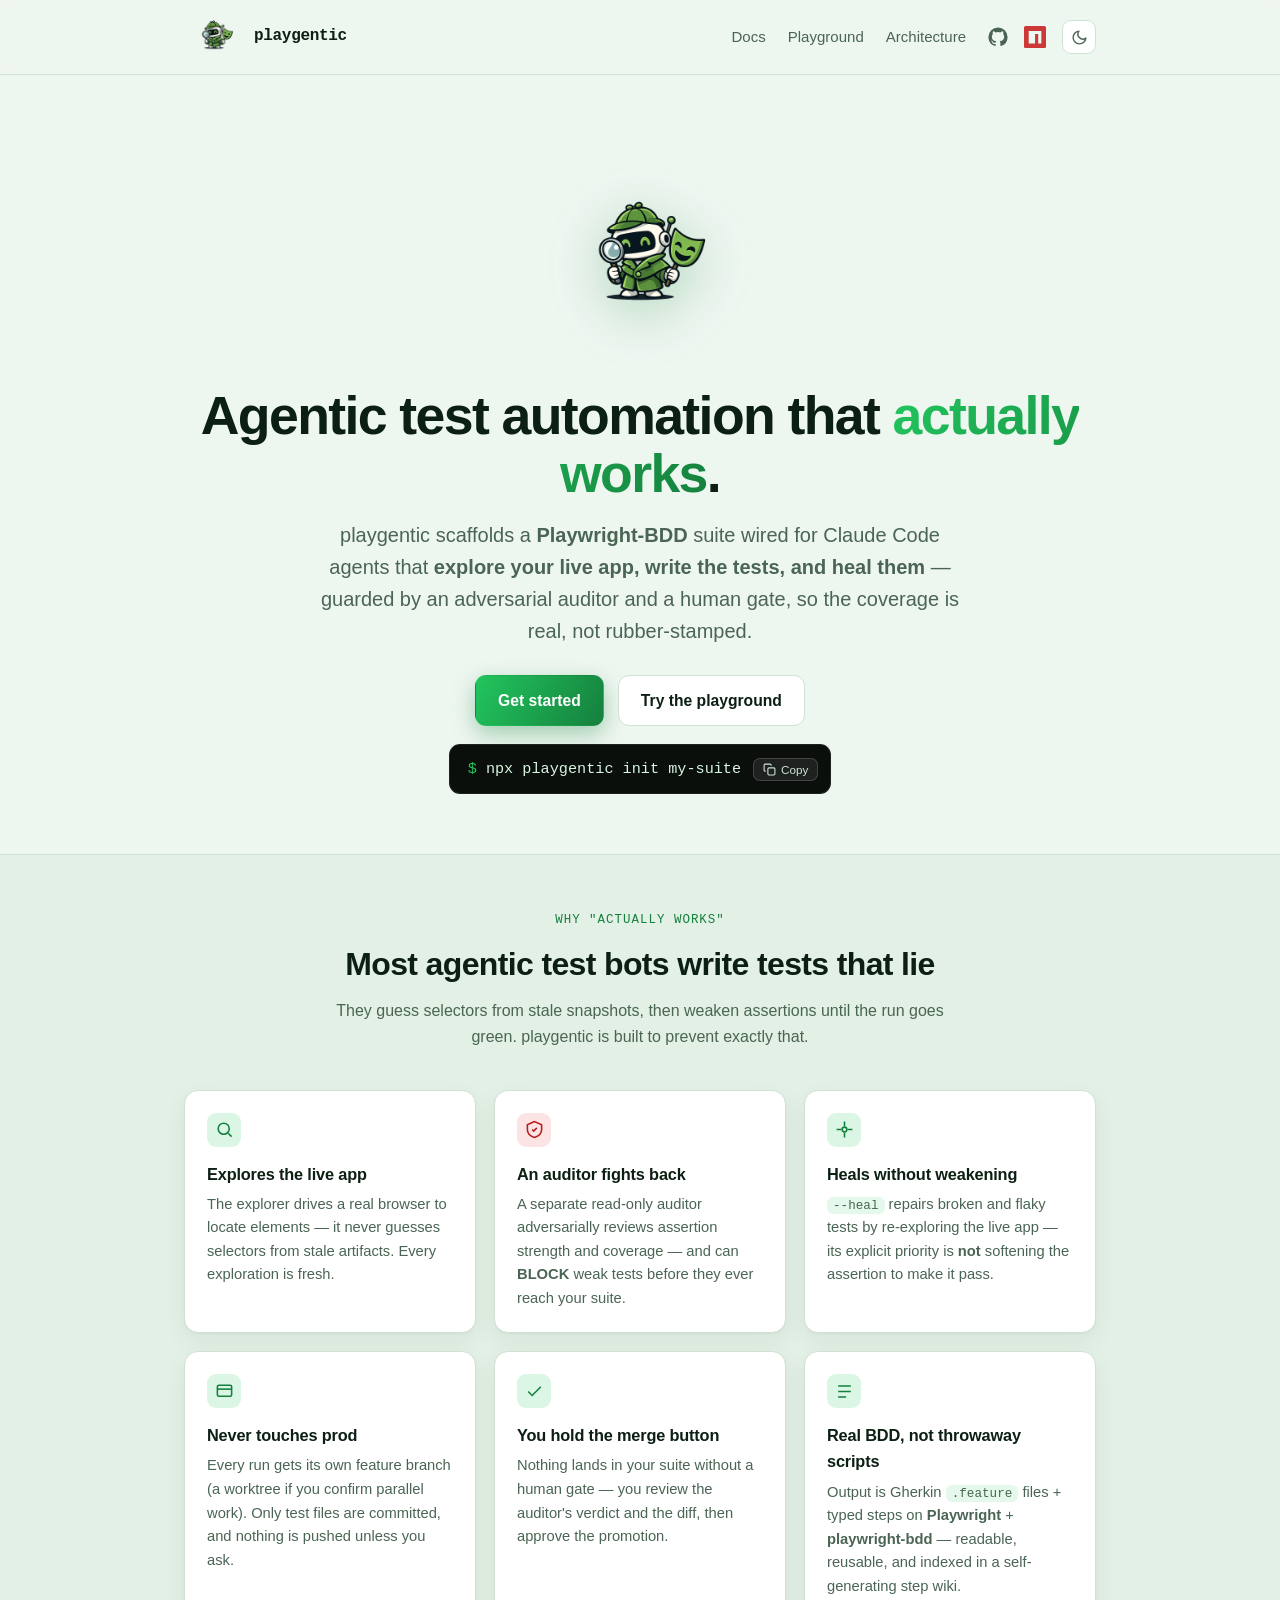
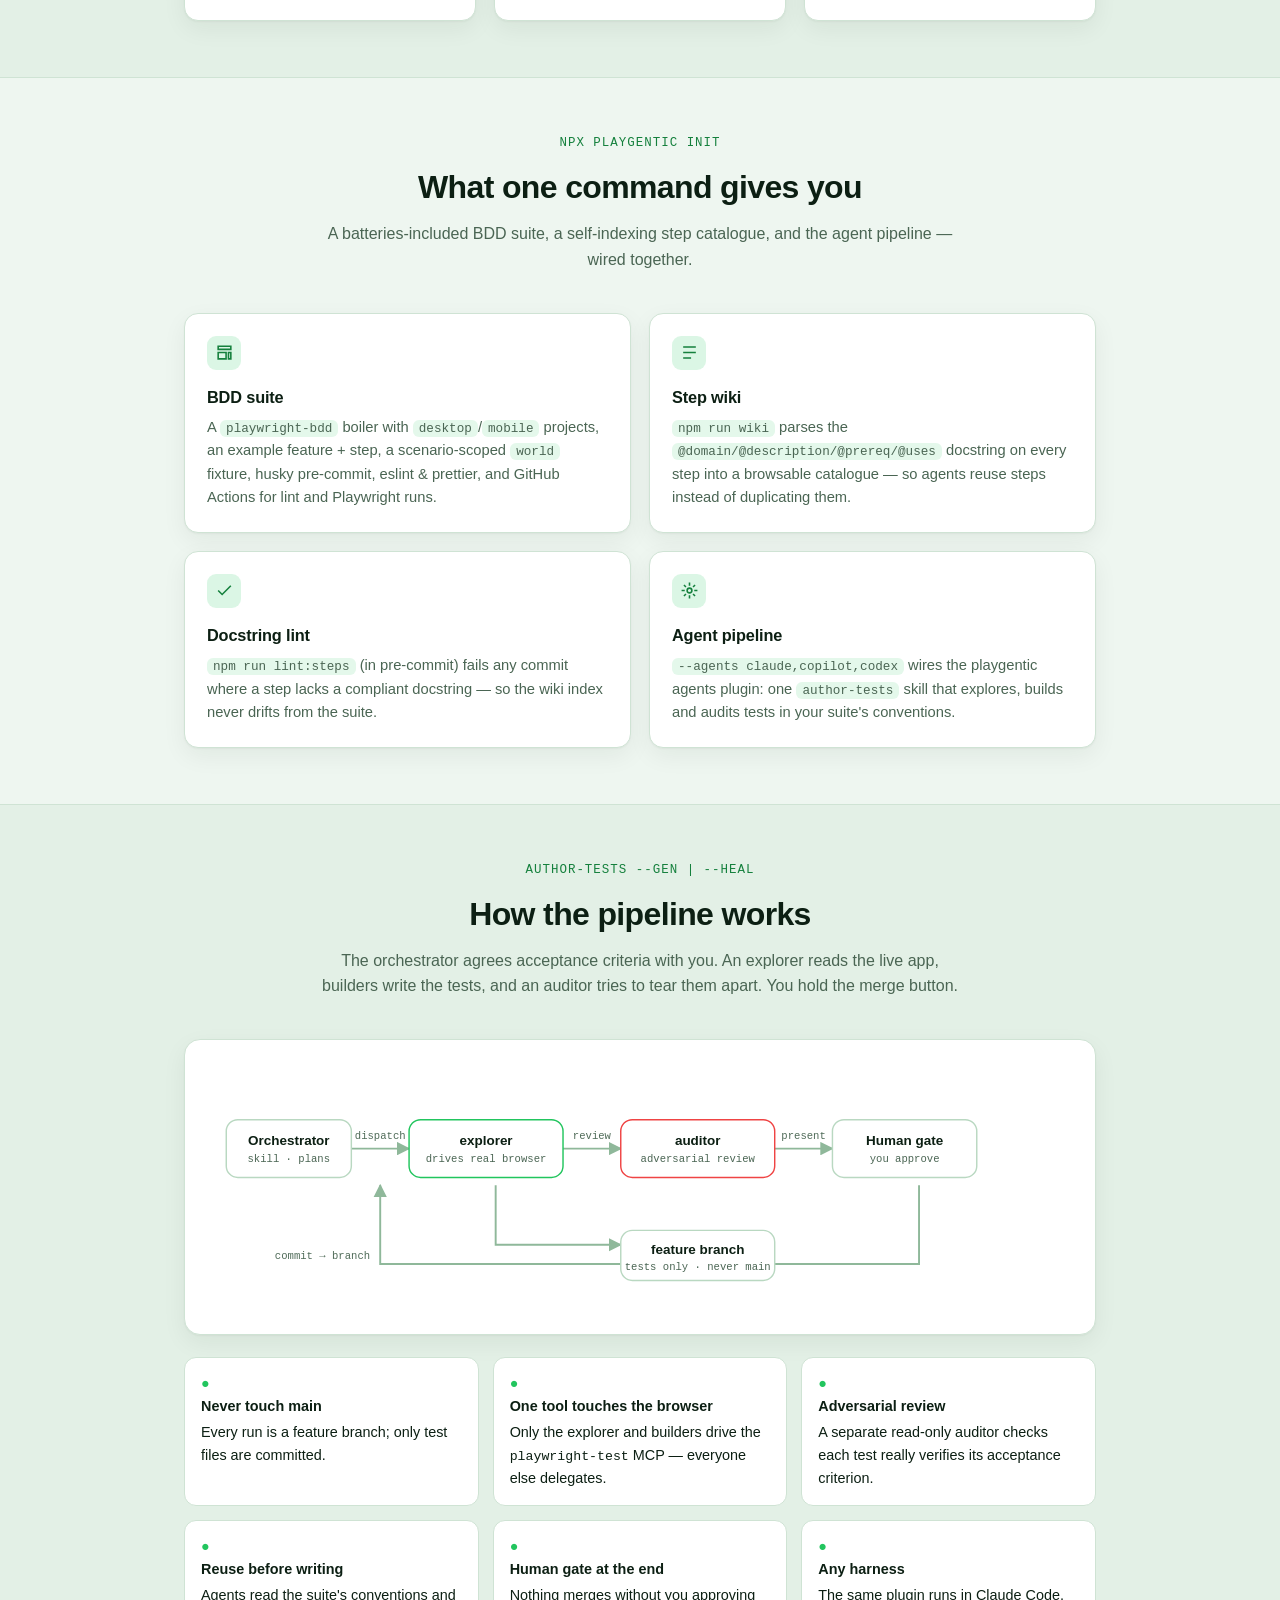
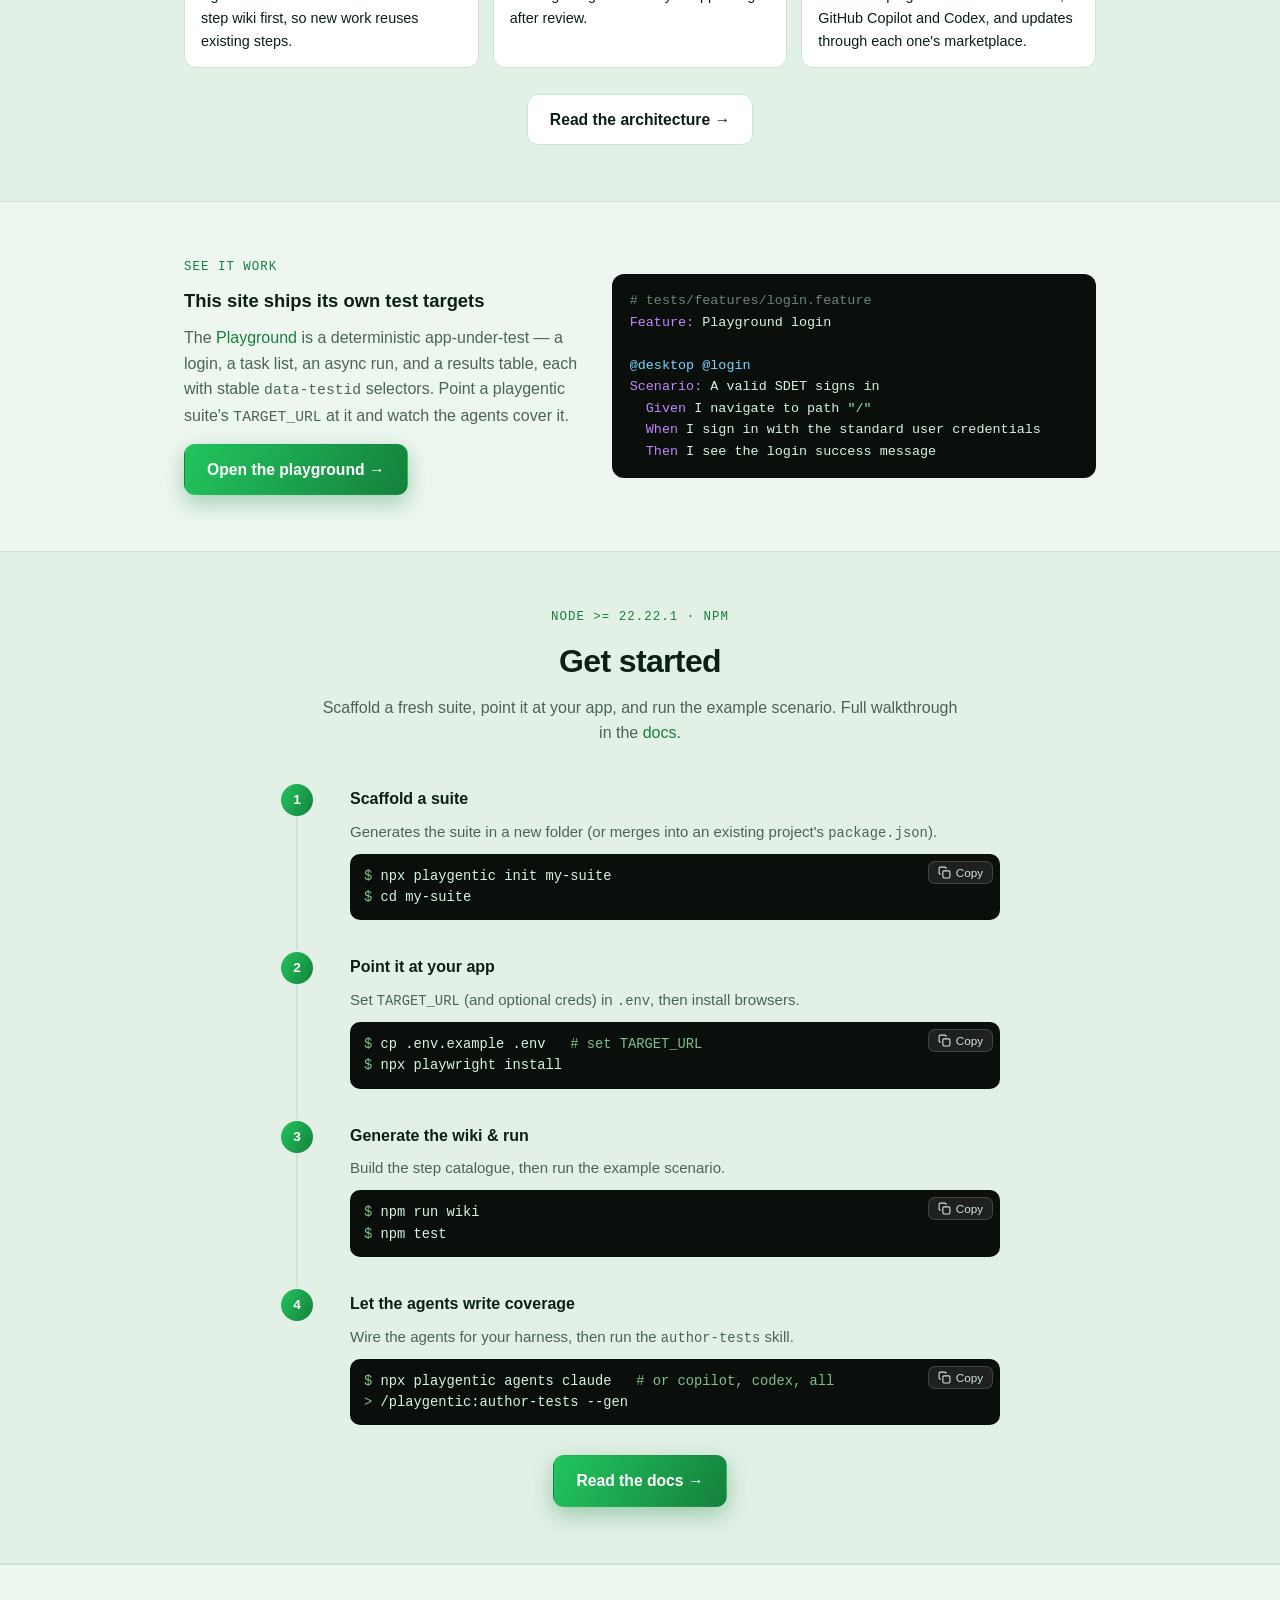
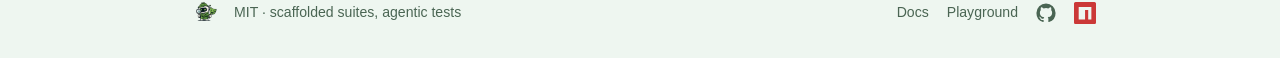
==== commit a6a3d8b4: "docs: update for playgentic 0.3.0 and agents 0.2.0; add light/dark toggle - repo setup: template now" ====
--- a/index.html
+++ b/index.html
@@ -8,7 +8,8 @@
       name="description"
       content="playgentic scaffolds a Playwright-BDD suite wired for Claude Code agents that explore your live app, write tests, and heal them — guarded by an adversarial auditor and a human gate. Agentic test automation that actually works."
     />
-    <meta name="theme-color" content="#15803d" />
+    <meta name="theme-color" content="#eef6f0" media="(prefers-color-scheme: light)" />
+    <meta name="theme-color" content="#0a0d0b" media="(prefers-color-scheme: dark)" />
 
     <!-- Open Graph / Twitter -->
     <meta property="og:type" content="website" />
@@ -21,6 +22,12 @@
 
     <link rel="icon" href="assets/icon.png" />
     <link rel="stylesheet" href="assets/site.css" />
+    <script>
+      try {
+        const t = localStorage.getItem('playgentic-theme');
+        if (t === 'light' || t === 'dark') document.documentElement.dataset.theme = t;
+      } catch {}
+    </script>
   </head>
   <body>
     <!-- ============ NAV ============ -->
@@ -36,7 +43,7 @@
           <a href="playground/">Playground</a>
           <a href="docs/agent-pipeline.html">Architecture</a>
           <span class="nav-icons">
-            <a href="https://github.com/BlaiseMoses01/playgentic" aria-label="GitHub" target="_blank" rel="noopener">
+            <a href="https://github.com/playgentic/playgentic" aria-label="GitHub" target="_blank" rel="noopener">
               <svg class="ico-gh" viewBox="0 0 24 24" fill="currentColor" aria-hidden="true">
                 <path
                   d="M12 .5A11.5 11.5 0 0 0 .5 12a11.5 11.5 0 0 0 7.86 10.92c.575.106.785-.25.785-.556 0-.274-.01-1-.015-1.965-3.196.695-3.87-1.54-3.87-1.54-.523-1.33-1.278-1.683-1.278-1.683-1.045-.714.08-.7.08-.7 1.155.082 1.763 1.186 1.763 1.186 1.027 1.76 2.695 1.252 3.35.957.104-.744.402-1.252.732-1.54-2.552-.29-5.236-1.276-5.236-5.68 0-1.255.448-2.28 1.183-3.084-.119-.29-.513-1.46.112-3.043 0 0 .965-.31 3.163 1.178a11 11 0 0 1 5.762 0c2.196-1.488 3.16-1.178 3.16-1.178.626 1.583.232 2.753.114 3.043.737.804 1.18 1.83 1.18 3.084 0 4.415-2.688 5.386-5.25 5.67.413.357.78 1.06.78 2.137 0 1.543-.014 2.787-.014 3.166 0 .308.207.667.79.554A11.5 11.5 0 0 0 23.5 12 11.5 11.5 0 0 0 12 .5Z"
@@ -50,6 +57,10 @@
                 />
               </svg>
             </a>
+            <button class="theme-toggle" type="button" aria-label="Toggle color theme">
+              <svg class="ico-moon" viewBox="0 0 24 24" fill="none" stroke="currentColor" stroke-width="2" stroke-linecap="round" stroke-linejoin="round" aria-hidden="true"><path d="M21 12.8A9 9 0 1 1 11.2 3a7 7 0 0 0 9.8 9.8Z" /></svg>
+              <svg class="ico-sun" viewBox="0 0 24 24" fill="none" stroke="currentColor" stroke-width="2" stroke-linecap="round" aria-hidden="true"><circle cx="12" cy="12" r="4" /><path d="M12 2v2M12 20v2M4.9 4.9l1.4 1.4M17.7 17.7l1.4 1.4M2 12h2M20 12h2M4.9 19.1l1.4-1.4M17.7 6.3l1.4-1.4" /></svg>
+            </button>
           </span>
         </nav>
 
@@ -184,7 +195,8 @@
             <h3>BDD suite</h3>
             <p>
               A <code>playwright-bdd</code> boiler with <code>desktop</code>/<code>mobile</code> projects, an
-              example feature + step, a scenario-scoped <code>world</code> fixture, husky pre-commit, eslint &amp; prettier.
+              example feature + step, a scenario-scoped <code>world</code> fixture, husky pre-commit, eslint &amp; prettier,
+              and GitHub Actions for lint and Playwright runs.
             </p>
           </div>
           <div class="card">
@@ -331,7 +343,7 @@
     <section class="alt" id="install">
       <div class="wrap">
         <div class="sec-head">
-          <div class="kicker">node &gt;= 18 · npm</div>
+          <div class="kicker">node &gt;= 22.22.1 · npm</div>
           <h2>Get started</h2>
           <p>Scaffold a fresh suite, point it at your app, and run the example scenario. Full walkthrough in the <a href="docs/">docs</a>.</p>
         </div>
@@ -415,7 +427,7 @@
         <span class="footer-links">
           <a href="docs/">Docs</a>
           <a href="playground/">Playground</a>
-          <a href="https://github.com/BlaiseMoses01/playgentic" target="_blank" rel="noopener" aria-label="GitHub">
+          <a href="https://github.com/playgentic/playgentic" target="_blank" rel="noopener" aria-label="GitHub">
             <svg class="ico-gh" viewBox="0 0 24 24" fill="currentColor" aria-hidden="true">
               <path d="M12 .5A11.5 11.5 0 0 0 .5 12a11.5 11.5 0 0 0 7.86 10.92c.575.106.785-.25.785-.556 0-.274-.01-1-.015-1.965-3.196.695-3.87-1.54-3.87-1.54-.523-1.33-1.278-1.683-1.278-1.683-1.045-.714.08-.7.08-.7 1.155.082 1.763 1.186 1.763 1.186 1.027 1.76 2.695 1.252 3.35.957.104-.744.402-1.252.732-1.54-2.552-.29-5.236-1.276-5.236-5.68 0-1.255.448-2.28 1.183-3.084-.119-.29-.513-1.46.112-3.043 0 0 .965-.31 3.163 1.178a11 11 0 0 1 5.762 0c2.196-1.488 3.16-1.178 3.16-1.178.626 1.583.232 2.753.114 3.043.737.804 1.18 1.83 1.18 3.084 0 4.415-2.688 5.386-5.25 5.67.413.357.78 1.06.78 2.137 0 1.543-.014 2.787-.014 3.166 0 .308.207.667.79.554A11.5 11.5 0 0 0 23.5 12 11.5 11.5 0 0 0 12 .5Z" />
             </svg>
--- a/assets/site.css
+++ b/assets/site.css
@@ -1,33 +1,36 @@
 /* playgentic — shared design system (pass/fail terminal theme).
    Used by the landing page, the playground, and the wiki docs. Hand-written,
-   zero-build, theme-aware (light/dark via prefers-color-scheme). */
+   zero-build, theme-aware: follows prefers-color-scheme unless the toggle sets
+   <html data-theme="light|dark"> (see site.js). */
 
 :root {
+  color-scheme: light;
   --pass: #22c55e;
   --pass-deep: #15803d;
   --pass-ink: #15803d;
   --fail: #ef4444;
   --fail-deep: #b91c1c;
 
-  --bg: #f6f8f6;
-  --bg-elev: #ffffff;
+  --bg: #eef6f0;
+  --bg-elev: #e3f0e6;
   --surface: #ffffff;
-  --border: #e2e8e2;
-  --text: #101613;
-  --text-muted: #56655c;
+  --border: #cfe3d4;
+  --text: #0c1f13;
+  --text-muted: #4a6553;
   --code-bg: #0b0f0c;
   --code-text: #d7f5e0;
   --shadow: 0 1px 2px rgba(12, 30, 18, 0.04), 0 8px 24px rgba(12, 30, 18, 0.06);
   --radius: 14px;
 
   /* diagram */
-  --arch-stroke: #cfe0d3;
-  --arch-edge: #a9c2ae;
-  --arch-elabel: #5c7062;
+  --arch-stroke: #b9d8c1;
+  --arch-edge: #8fb89a;
+  --arch-elabel: #4f6b58;
 }
 
 @media (prefers-color-scheme: dark) {
-  :root {
+  :root:not([data-theme="light"]) {
+    color-scheme: dark;
     --bg: #0a0d0b;
     --bg-elev: #0f1512;
     --surface: #121a15;
@@ -43,6 +46,22 @@
     --arch-elabel: #8ca596;
   }
 }
+:root[data-theme="dark"] {
+  color-scheme: dark;
+  --bg: #0a0d0b;
+  --bg-elev: #0f1512;
+  --surface: #121a15;
+  --border: #22302a;
+  --text: #e8f2ea;
+  --text-muted: #91a698;
+  --code-bg: #070a08;
+  --code-text: #d7f5e0;
+  --shadow: 0 1px 2px rgba(0, 0, 0, 0.4), 0 12px 32px rgba(0, 0, 0, 0.4);
+
+  --arch-stroke: #2b3d33;
+  --arch-edge: #3a5044;
+  --arch-elabel: #8ca596;
+}
 
 * {
   box-sizing: border-box;
@@ -77,9 +96,12 @@
   text-decoration: underline;
 }
 @media (prefers-color-scheme: dark) {
-  a {
+  :where(:root:not([data-theme="light"])) a {
     color: var(--pass);
   }
+}
+:where(:root[data-theme="dark"]) a {
+  color: var(--pass);
 }
 
 code,
@@ -161,6 +183,45 @@
 .nav-icons svg {
   display: block;
   width: auto;
+}
+.theme-toggle {
+  display: inline-flex;
+  align-items: center;
+  justify-content: center;
+  width: 34px;
+  height: 34px;
+  padding: 0;
+  border: 1px solid var(--border);
+  border-radius: 9px;
+  background: var(--surface);
+  color: var(--text-muted);
+  cursor: pointer;
+}
+.theme-toggle:hover {
+  color: var(--pass-ink);
+  border-color: var(--pass);
+}
+.theme-toggle svg {
+  width: 17px;
+  height: 17px;
+}
+/* show the moon in light mode, the sun in dark mode */
+.theme-toggle .ico-sun {
+  display: none;
+}
+@media (prefers-color-scheme: dark) {
+  :where(:root:not([data-theme="light"])) .theme-toggle .ico-sun {
+    display: block;
+  }
+  :where(:root:not([data-theme="light"])) .theme-toggle .ico-moon {
+    display: none;
+  }
+}
+:where(:root[data-theme="dark"]) .theme-toggle .ico-sun {
+  display: block;
+}
+:where(:root[data-theme="dark"]) .theme-toggle .ico-moon {
+  display: none;
 }
 .ico-gh {
   height: 20px;
@@ -338,9 +399,12 @@
   margin-bottom: 8px;
 }
 @media (prefers-color-scheme: dark) {
-  .kicker {
+  :where(:root:not([data-theme="light"])) .kicker {
     color: var(--pass);
   }
+}
+:where(:root[data-theme="dark"]) .kicker {
+  color: var(--pass);
 }
 .sec-head h2 {
   font-size: clamp(1.5rem, 3.5vw, 2rem);
@@ -391,18 +455,24 @@
   color: var(--pass-ink);
 }
 @media (prefers-color-scheme: dark) {
-  .card .ic {
+  :where(:root:not([data-theme="light"])) .card .ic {
     color: var(--pass);
   }
+}
+:where(:root[data-theme="dark"]) .card .ic {
+  color: var(--pass);
 }
 .card .ic.fail {
   background: color-mix(in srgb, var(--fail) 14%, transparent);
   color: var(--fail-deep);
 }
 @media (prefers-color-scheme: dark) {
-  .card .ic.fail {
+  :where(:root:not([data-theme="light"])) .card .ic.fail {
     color: #fca5a5;
   }
+}
+:where(:root[data-theme="dark"]) .card .ic.fail {
+  color: #fca5a5;
 }
 .card .ic svg {
   width: 19px;
@@ -629,12 +699,18 @@
   border: 1px solid color-mix(in srgb, var(--fail) 40%, transparent);
 }
 @media (prefers-color-scheme: dark) {
-  .status.ok {
+  :where(:root:not([data-theme="light"])) .status.ok {
     color: #86efac;
   }
-  .status.err {
+  :where(:root:not([data-theme="light"])) .status.err {
     color: #fca5a5;
   }
+}
+:where(:root[data-theme="dark"]) .status.ok {
+  color: #86efac;
+}
+:where(:root[data-theme="dark"]) .status.err {
+  color: #fca5a5;
 }
 .hint {
   font-size: 0.78rem;
@@ -718,9 +794,12 @@
   color: var(--pass-deep);
 }
 @media (prefers-color-scheme: dark) {
-  .chip.active {
+  :where(:root:not([data-theme="light"])) .chip.active {
     color: #86efac;
   }
+}
+:where(:root[data-theme="dark"]) .chip.active {
+  color: #86efac;
 }
 .task-count {
   margin-left: auto;
@@ -791,12 +870,18 @@
   background: color-mix(in srgb, var(--fail) 13%, transparent);
 }
 @media (prefers-color-scheme: dark) {
-  .badge.pass {
+  :where(:root:not([data-theme="light"])) .badge.pass {
     color: #86efac;
   }
-  .badge.fail {
+  :where(:root:not([data-theme="light"])) .badge.fail {
     color: #fca5a5;
   }
+}
+:where(:root[data-theme="dark"]) .badge.pass {
+  color: #86efac;
+}
+:where(:root[data-theme="dark"]) .badge.fail {
+  color: #fca5a5;
 }
 
 /* ---------- Numbered install steps ---------- */
@@ -1088,9 +1173,12 @@
   font-weight: 600;
 }
 @media (prefers-color-scheme: dark) {
-  .doc-nav-group a.active {
+  :where(:root:not([data-theme="light"])) .doc-nav-group a.active {
     color: #86efac;
   }
+}
+:where(:root[data-theme="dark"]) .doc-nav-group a.active {
+  color: #86efac;
 }
 
 .doc-content {
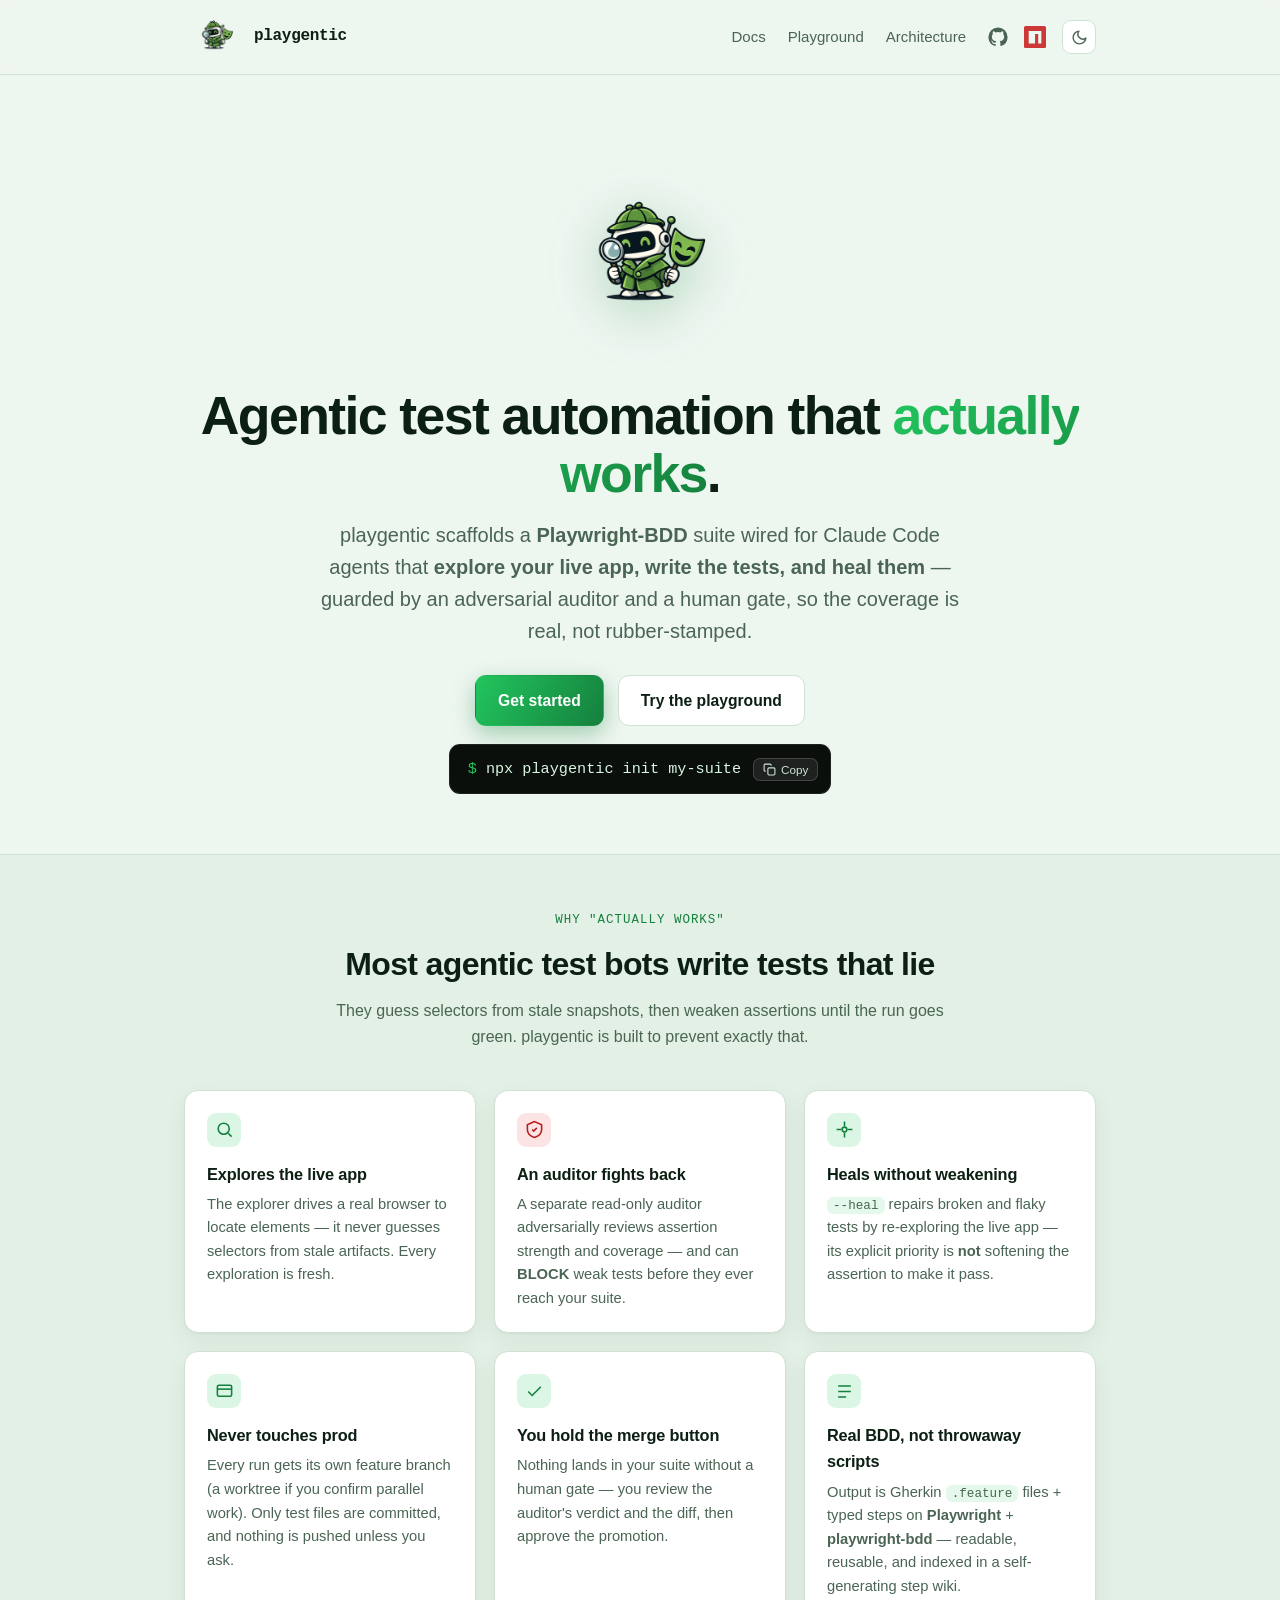
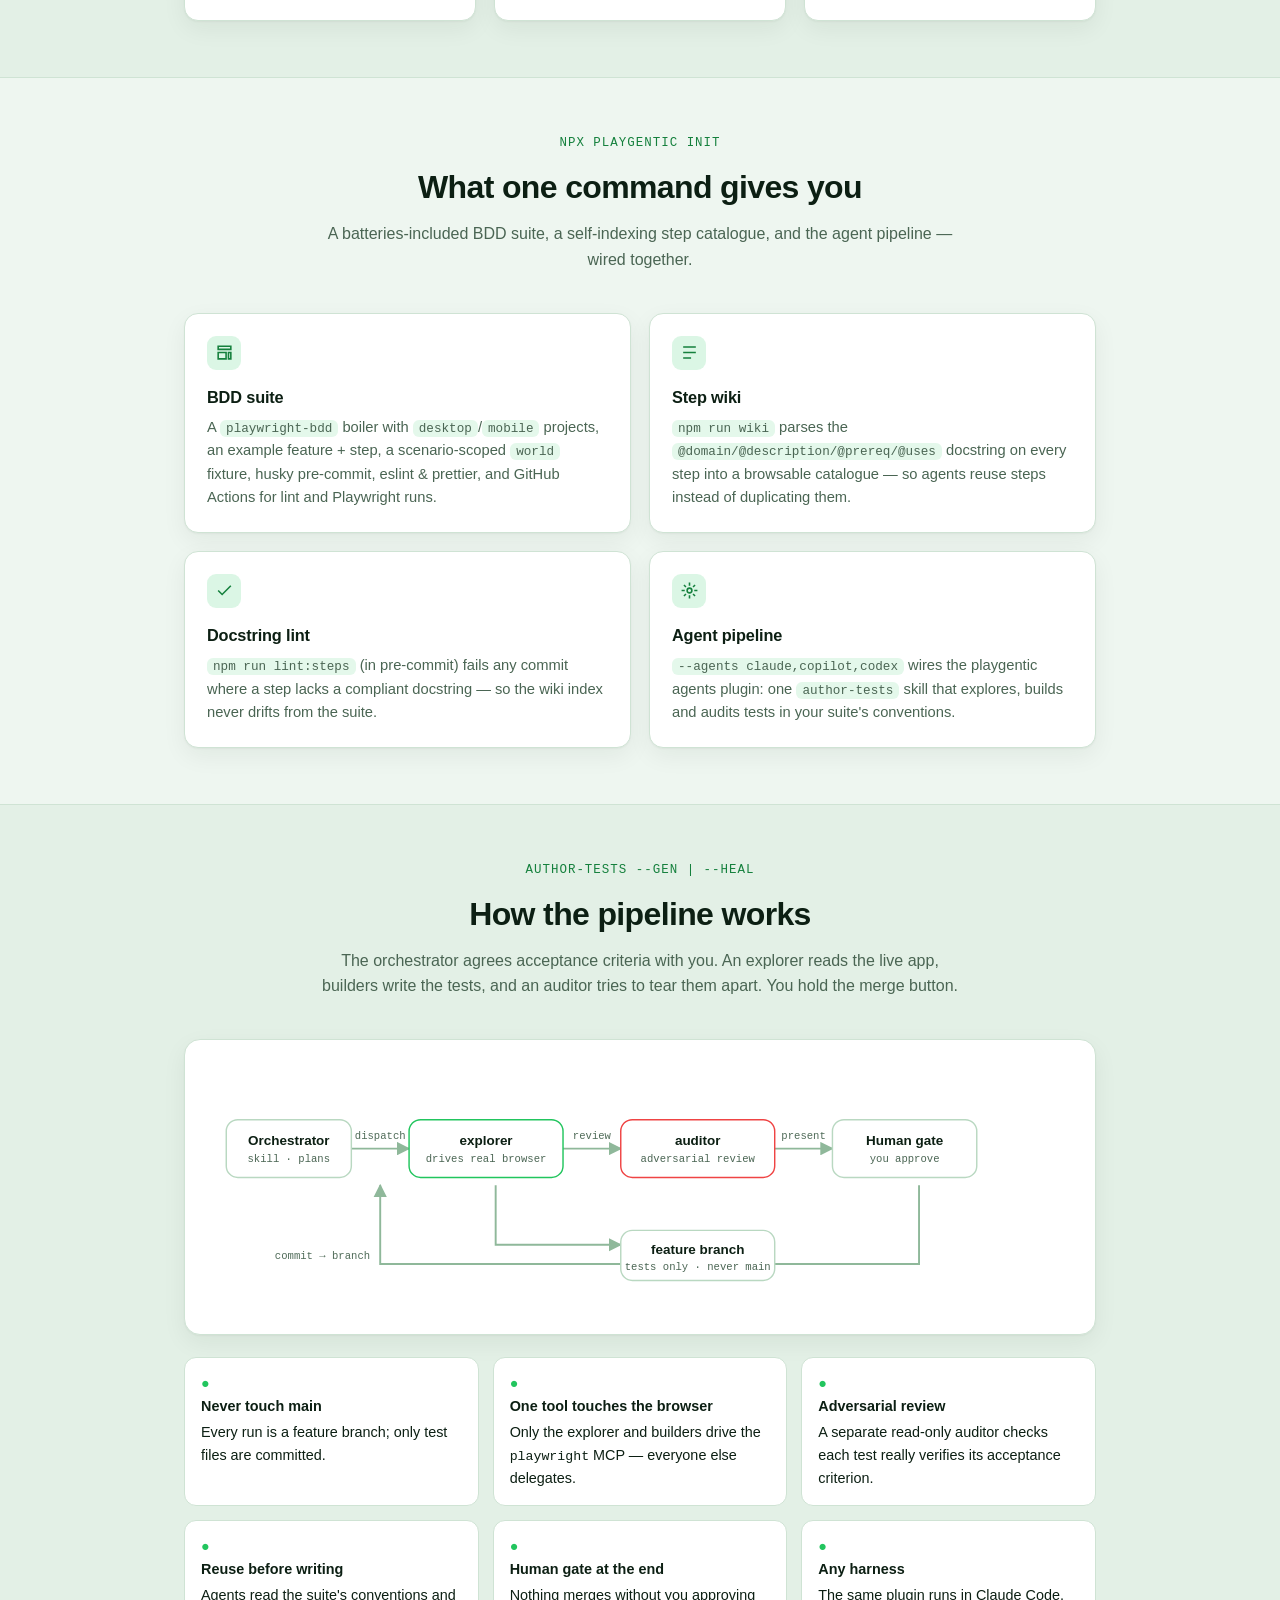
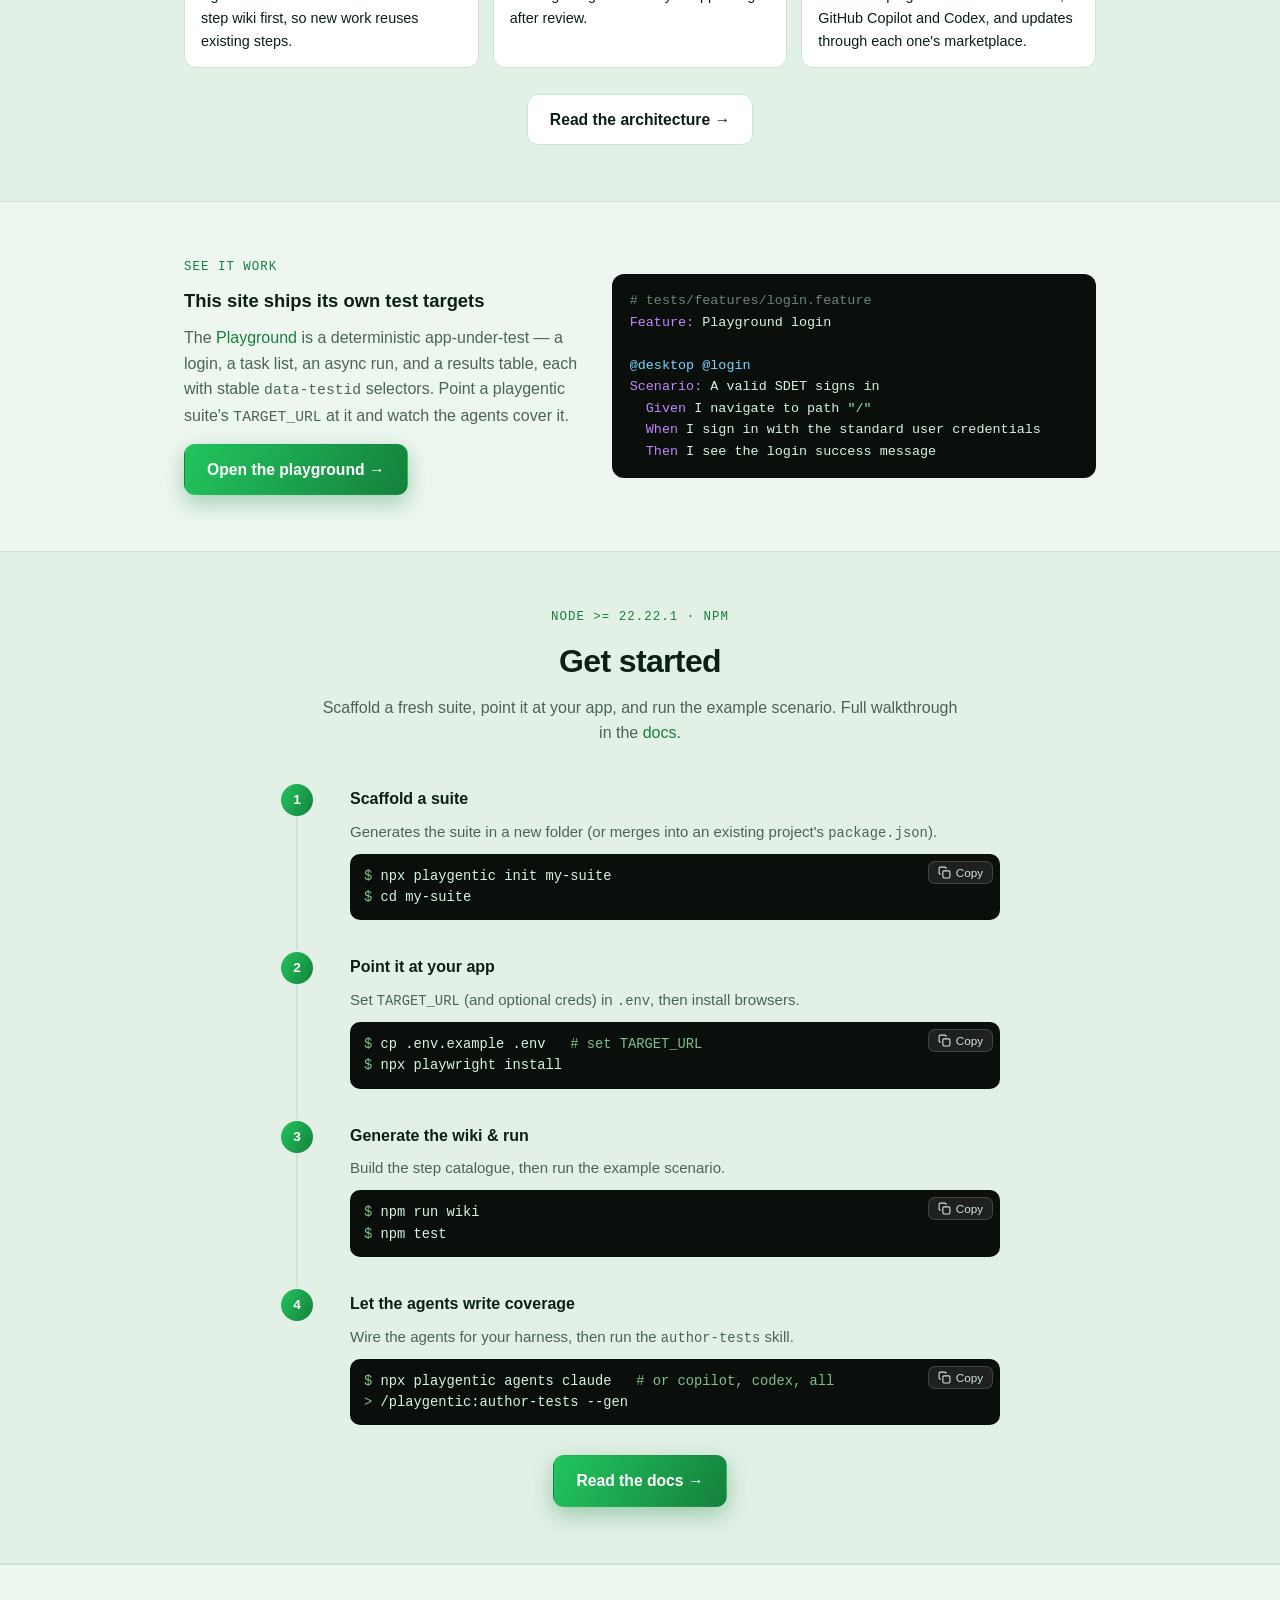
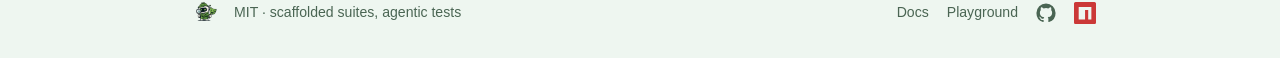
==== commit 934dcfa5: "Docs: generic Playwright MCP and full-URL marketplace install Co-Authored-By: Claude Opus 5.5 <norep" ====
--- a/index.html
+++ b/index.html
@@ -298,7 +298,7 @@
 
         <div class="principles">
           <div class="principle"><span class="dot">●</span> <b>Never touch main</b> Every run is a feature branch; only test files are committed.</div>
-          <div class="principle"><span class="dot">●</span> <b>One tool touches the browser</b> Only the explorer and builders drive the <code>playwright-test</code> MCP — everyone else delegates.</div>
+          <div class="principle"><span class="dot">●</span> <b>One tool touches the browser</b> Only the explorer and builders drive the <code>playwright</code> MCP — everyone else delegates.</div>
           <div class="principle"><span class="dot">●</span> <b>Adversarial review</b> A separate read-only auditor checks each test really verifies its acceptance criterion.</div>
           <div class="principle"><span class="dot">●</span> <b>Reuse before writing</b> Agents read the suite's conventions and step wiki first, so new work reuses existing steps.</div>
           <div class="principle"><span class="dot">●</span> <b>Human gate at the end</b> Nothing merges without you approving after review.</div>
